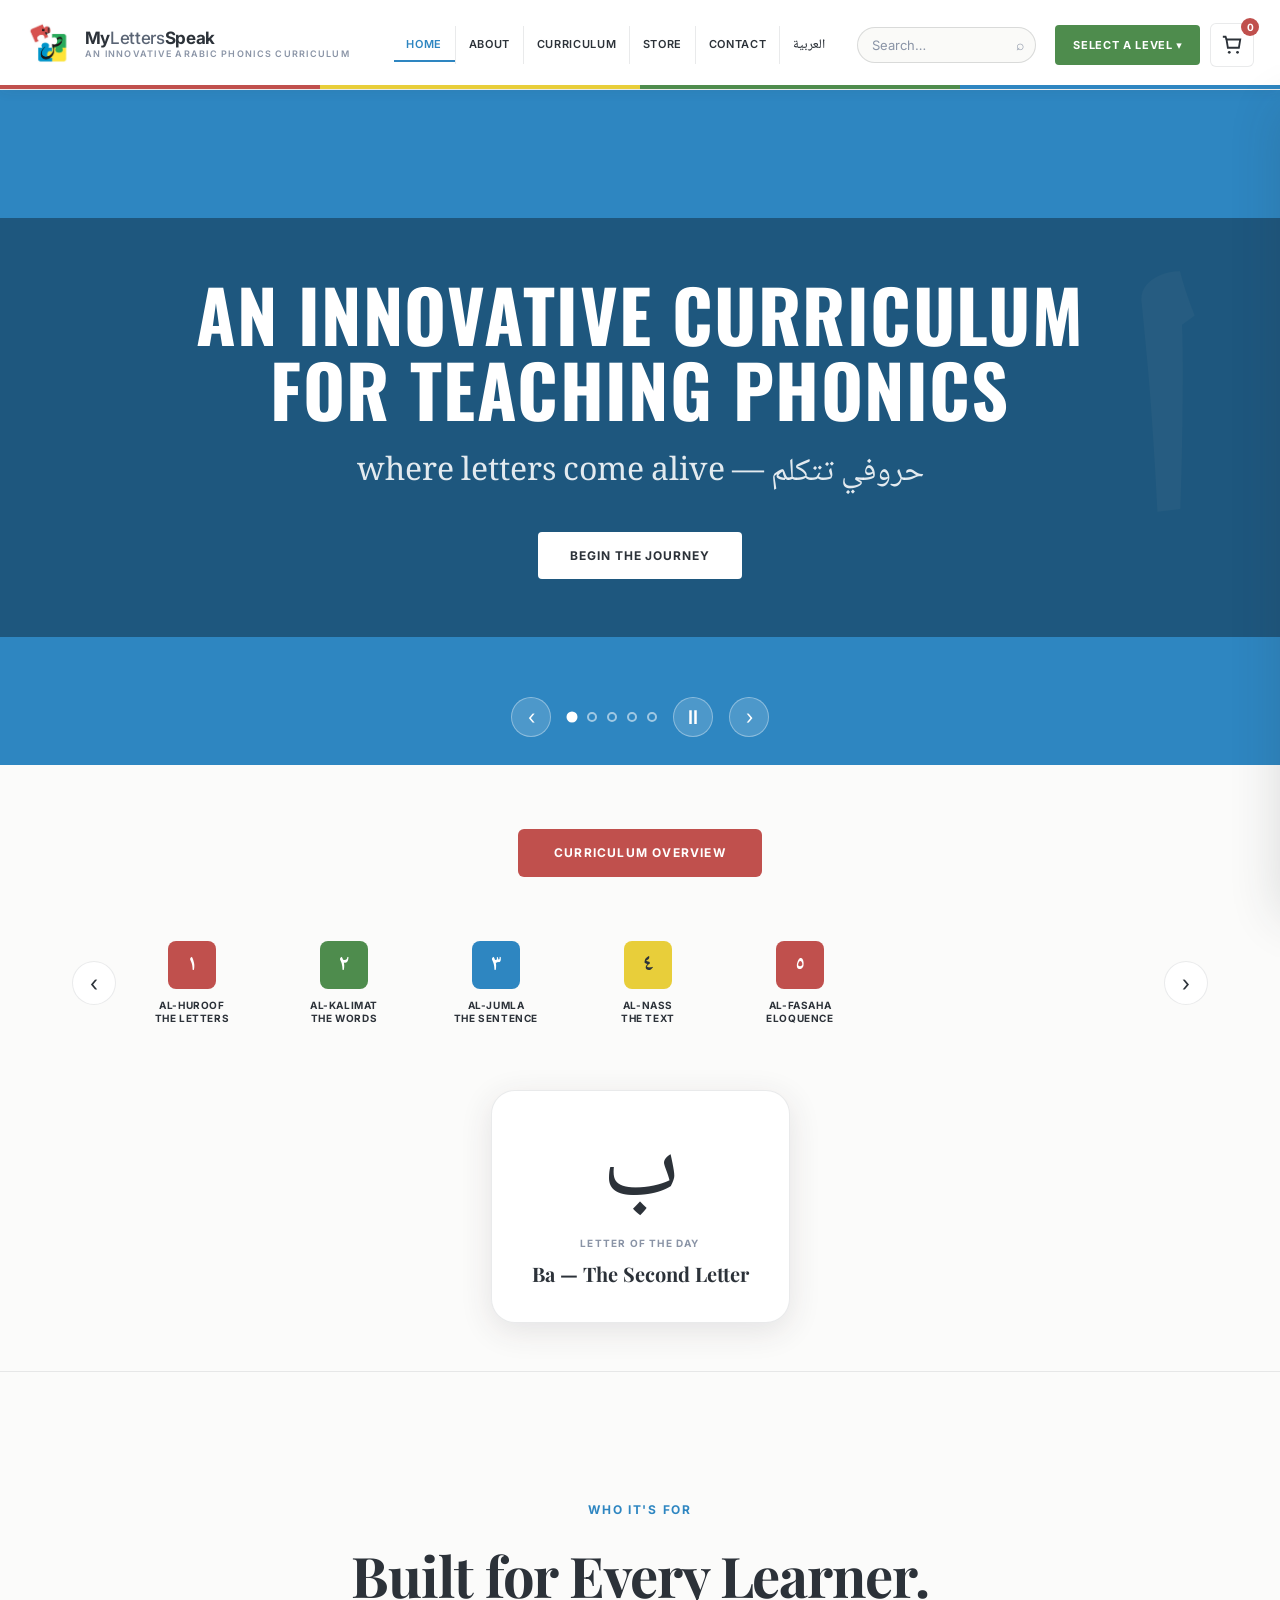
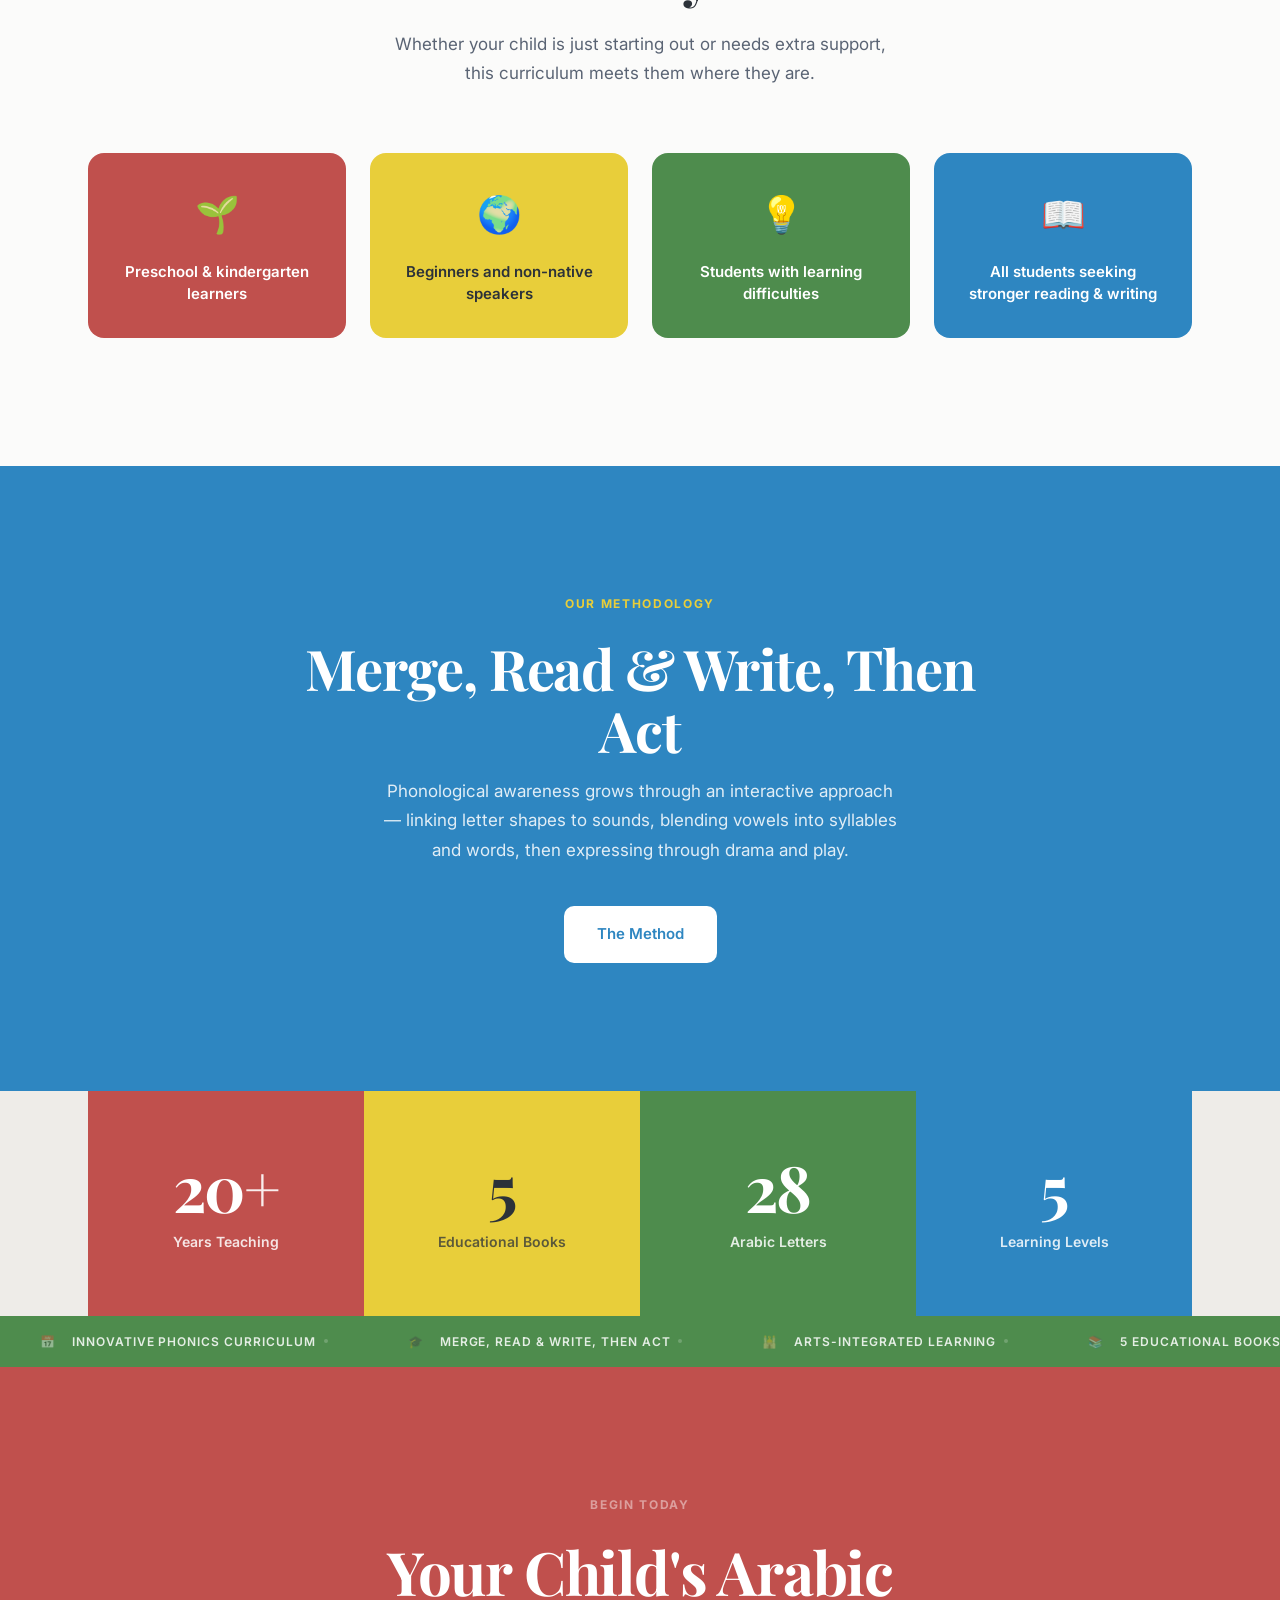
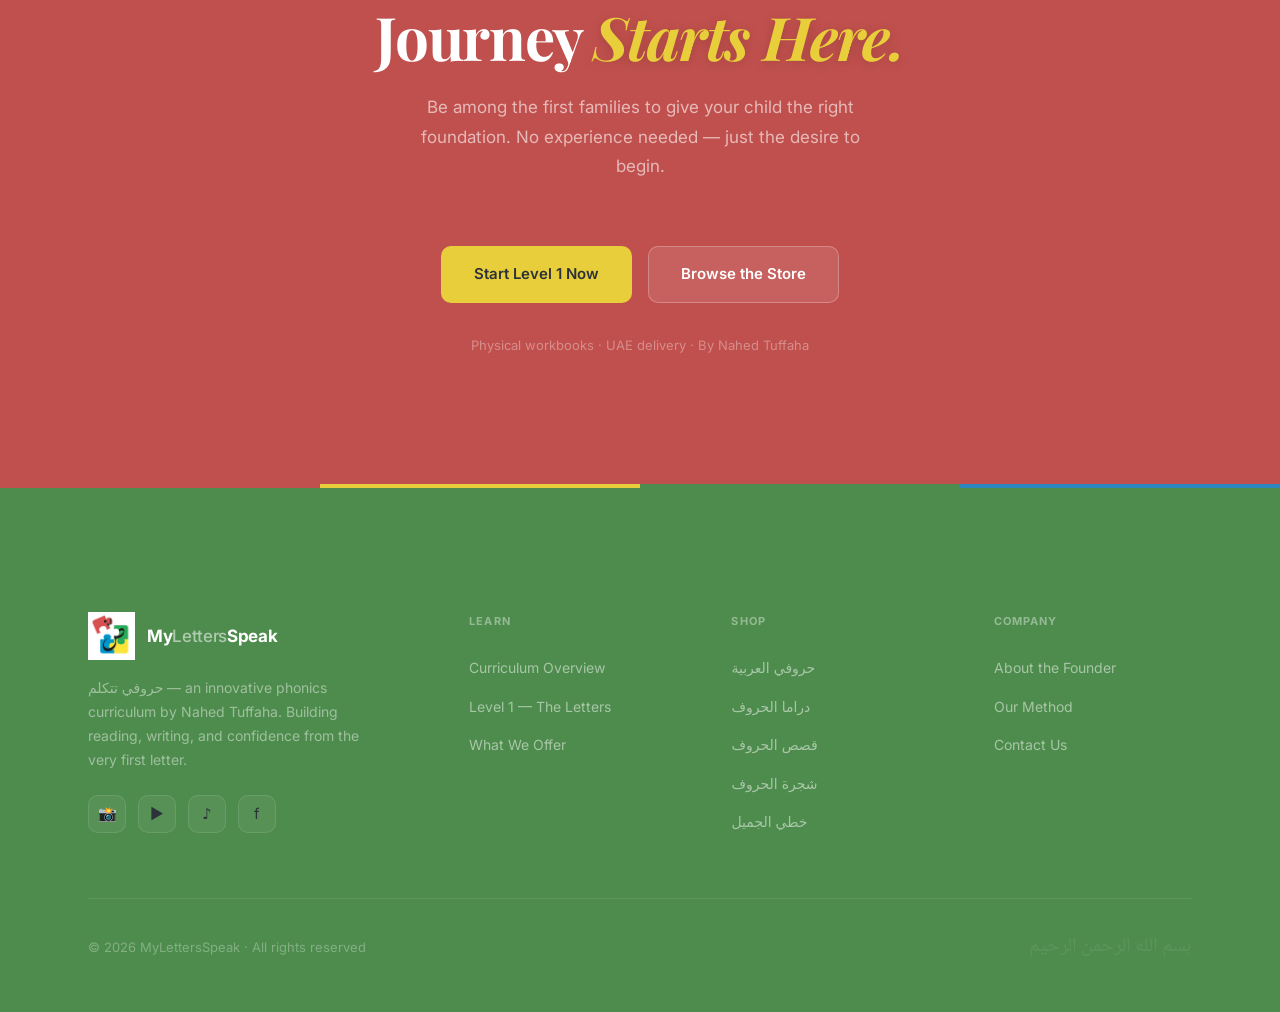
==== index.html @ 344a9350 "Initial commit: MyLettersSpeak static site. Arabic learning site with EN/AR i18n, store, checkout, a" ====
<!DOCTYPE html>
<html lang="en">
<head>
  <meta charset="UTF-8" />
  <meta name="viewport" content="width=device-width, initial-scale=1.0" />
  <title>Home — MyLettersSpeak</title>
  <link rel="preconnect" href="https://fonts.googleapis.com" />
  <link rel="preconnect" href="https://fonts.gstatic.com" crossorigin />
  <link href="https://fonts.googleapis.com/css2?family=Inter:wght@400;500;600;700&family=Noto+Naskh+Arabic:wght@400;500;600;700&family=Oswald:wght@500;600;700&family=Playfair+Display:wght@600;700;800&display=swap" rel="stylesheet" />
  <link rel="stylesheet" href="styles.css" />
</head>
<body data-page-title="title.home">

<div class="page-letter-rain" id="rainCanvas" aria-hidden="true"></div>
<div class="page-content">

<nav class="nav" id="nav">
  <div class="nav-inner">
    <a href="index.html" class="logo">
      <img class="logo-mark" src="assets/logo.png" alt="MyLettersSpeak" data-i18n-alt="brand.alt" />
      <div class="logo-text">
        <span class="logo-name" data-i18n-html="brand.name">My<em>Letters</em>Speak</span>
        <span class="logo-tagline" data-i18n="nav.tagline">Where Letters Come Alive</span>
      </div>
    </a>
    <div class="header-center">
      <ul class="nav-links">
        <li><a href="index.html" class="active" data-i18n="nav.home">Home</a></li>
        <li><a href="about.html" data-i18n="nav.about">About</a></li>
        <li><a href="curriculum.html" data-i18n="nav.curriculum">Curriculum</a></li>
        <li><a href="store.html" data-i18n="nav.store">Store</a></li>
        <li><a href="contact.html" data-i18n="nav.contact">Contact</a></li>
        <li><button type="button" id="langToggle" class="lang-toggle nav-arabic" data-i18n="nav.lang.ar">العربية</button></li>
      </ul>
      <div class="header-search">
        <input type="search" placeholder="Search…" aria-label="Search site" data-i18n-placeholder="nav.search" data-i18n-aria="nav.search" />
        <span class="header-search-icon" aria-hidden="true">⌕</span>
      </div>
      <div class="nav-actions">
        <div class="level-dropdown" id="levelDropdown">
          <button type="button" class="level-dropdown-btn" id="levelDropdownBtn" data-i18n="nav.selectLevel" aria-expanded="false" aria-haspopup="true">Select a Level ▾
          </button>
          <ul class="level-dropdown-menu" role="menu">
            <li role="none"><a href="curriculum.html#level-1" role="menuitem" data-i18n="nav.l1">Level 1 — Al-Huroof<span data-i18n="nav.l1sub">28 letters, all forms, pronunciation</span></a></li>
            <li role="none"><a href="curriculum.html#level-2" role="menuitem" data-i18n="nav.l2">Level 2 — Al-Kalimat<span data-i18n="nav.l2sub">Vowels, joining rules, first vocabulary</span></a></li>
            <li role="none"><a href="curriculum.html#level-3" role="menuitem" data-i18n="nav.l3">Level 3 — Al-Jumla<span data-i18n="nav.l3sub">Grammar patterns, sentence building</span></a></li>
            <li role="none"><a href="curriculum.html#level-4" role="menuitem" data-i18n="nav.l4">Level 4 — Al-Nass<span data-i18n="nav.l4sub">Reading passages with comprehension</span></a></li>
            <li role="none"><a href="curriculum.html#level-5" role="menuitem" data-i18n="nav.l5">Level 5 — Al-Fasaha<span data-i18n="nav.l5sub">Fluent reading, writing, and expression</span></a></li>
          </ul>
        </div>
        <div class="cart-wrap" id="cartWrap">
          <button type="button" class="cart-btn" id="cartBtn" aria-expanded="false" aria-controls="cartPanel" data-i18n-aria="cart.label" aria-label="Shopping cart">
            <svg class="cart-icon" viewBox="0 0 24 24" fill="none" stroke="currentColor" stroke-width="2" aria-hidden="true">
              <path d="M6 6h15l-1.5 9h-12z"/><circle cx="9" cy="20" r="1.5" fill="currentColor" stroke="none"/><circle cx="18" cy="20" r="1.5" fill="currentColor" stroke="none"/><path d="M6 6L5 3H2"/>
            </svg>
            <span class="cart-count" id="cartCount" hidden>0</span>
          </button>
        </div>
      </div>
    </div>
  </div>
  <div class="cart-drawer" id="cartPanel" aria-hidden="true">
    <div class="cart-drawer-header">
      <h2 class="cart-drawer-title" data-i18n="cart.title">Your Cart</h2>
      <button type="button" class="cart-close" id="cartClose" data-i18n-aria="cart.close" aria-label="Close cart">×</button>
    </div>
    <div class="cart-drawer-body" id="cartItems"></div>
    <div class="cart-drawer-footer" id="cartFooter" hidden>
      <div class="cart-total-row"><span data-i18n="cart.total">Total</span><strong id="cartTotal">AED 0</strong></div>
      <a href="checkout.html" class="btn btn-primary btn-lg cart-checkout" data-i18n="cart.checkout">Proceed to Checkout</a>
    </div>
  </div>
  <div class="cart-backdrop" id="cartBackdrop"></div>
</nav>

<section class="hero-carousel" id="hero" aria-label="Featured highlights">
  <div class="carousel-track" id="carouselTrack">
    <div class="carousel-slide slide-bg-1 active" data-deco="ا">
      <div class="carousel-content">
        <h1 class="carousel-title" data-i18n="home.s1title">Where Children Learn Arabic the Right Way</h1>
        <p class="carousel-sub t-arabic" data-i18n="home.s1sub">تعلَّم العربيةَ كما ينبغي</p>
        <a href="curriculum.html" class="carousel-cta" data-i18n="home.s1cta">Begin the Journey</a>
      </div>
    </div>
    <div class="carousel-slide slide-bg-2" data-deco="ب">
      <div class="carousel-content">
        <h2 class="carousel-title" data-i18n="home.s2title">20+ Years of Teaching Experience</h2>
        <p class="carousel-sub" data-i18n="home.s2sub">Rooted in classical tradition, designed for the modern family — from the first letter to confident reading.</p>
        <a href="about.html#method" class="carousel-cta" data-i18n="home.s2cta">Our Method</a>
      </div>
    </div>
    <div class="carousel-slide slide-bg-3" data-deco="ت">
      <div class="carousel-content">
        <h2 class="carousel-title" data-i18n="home.s3title">Built for Children Ages 10 &amp; Under</h2>
        <p class="carousel-sub" data-i18n="home.s3sub">Short lessons, colorful workbooks, and activities that feel like play — never adapted from adult materials.</p>
        <a href="learn.html" class="carousel-cta" data-i18n="home.s3cta">Who It's For</a>
      </div>
    </div>
    <div class="carousel-slide slide-bg-4" data-deco="ج">
      <div class="carousel-content">
        <h2 class="carousel-title" data-i18n="home.s4title">Five Levels. One Clear Journey.</h2>
        <p class="carousel-sub" data-i18n="home.s4sub">Every level builds precisely on the last. Your child always knows where they are and what comes next.</p>
        <a href="curriculum.html" class="carousel-cta" data-i18n="home.s4cta">See Curriculum</a>
      </div>
    </div>
    <div class="carousel-slide slide-bg-5" data-deco="ك">
      <div class="carousel-content">
        <h2 class="carousel-title" data-i18n="home.s5title">Now Enrolling — Level 1 Open for 2026</h2>
        <p class="carousel-sub" data-i18n="home.s5sub">Be among the first families to experience a structured, joyful Arabic curriculum built from the ground up.</p>
        <a href="contact.html" class="carousel-cta" data-i18n="home.s5cta">Enroll Now</a>
      </div>
    </div>
  </div>

  <div class="carousel-controls" aria-label="Carousel controls">
    <button type="button" class="carousel-arrow" id="carouselPrev" aria-label="Previous slide">‹</button>
    <div class="carousel-dots" id="carouselDots" role="tablist"></div>
    <button type="button" class="carousel-pause" id="carouselPause" aria-label="Pause autoplay" aria-pressed="false">⏸</button>
    <button type="button" class="carousel-arrow" id="carouselNext" aria-label="Next slide">›</button>
  </div>
</section>

<section class="overview-section" id="overview">
  <a href="curriculum.html" class="overview-btn" data-i18n="footer.curriculumOverview">Curriculum Overview</a>
  <div class="levels-strip-wrap">
    <button type="button" class="strip-arrow" id="stripPrev" aria-label="Scroll levels left">‹</button>
    <div class="levels-strip" id="levelsStrip">
      <a href="curriculum.html" class="strip-item">
        <div class="strip-mark m-red">١</div>
        <span class="strip-name" data-i18n-html="home.strip1">Al-Huroof<br>The Letters</span>
      </a>
      <a href="curriculum.html" class="strip-item">
        <div class="strip-mark m-green">٢</div>
        <span class="strip-name" data-i18n-html="home.strip2">Al-Kalimat<br>The Words</span>
      </a>
      <a href="curriculum.html" class="strip-item">
        <div class="strip-mark m-blue">٣</div>
        <span class="strip-name" data-i18n-html="home.strip3">Al-Jumla<br>The Sentence</span>
      </a>
      <a href="curriculum.html" class="strip-item">
        <div class="strip-mark m-yellow">٤</div>
        <span class="strip-name" data-i18n-html="home.strip4">Al-Nass<br>The Text</span>
      </a>
      <a href="curriculum.html" class="strip-item">
        <div class="strip-mark m-red">٥</div>
        <span class="strip-name" data-i18n-html="home.strip5">Al-Fasaha<br>Eloquence</span>
      </a>
    </div>
    <button type="button" class="strip-arrow" id="stripNext" aria-label="Scroll levels right">›</button>
  </div>
  <div class="overview-card-wrap" data-reveal>
    <div class="hero-card">
      <div class="hero-card-letter">ب</div>
      <div class="hero-card-label" data-i18n="home.letterLabel">Letter of the day</div>
      <div class="hero-card-text" data-i18n="home.letterText">Ba — The Second Letter</div>
    </div>
  </div>
</section>

<section class="audience-section" id="audience">
  <div class="container">
    <div class="audience-header" data-reveal>
      <span class="section-label" data-i18n="home.audienceLabel">Who It's For</span>
      <h2 class="section-title" data-i18n="home.audienceTitle">Built for Every Learner.</h2>
      <p class="section-body center" data-i18n="home.audienceSub">Whether your child is just starting out or needs extra support, this curriculum meets them where they are.</p>
    </div>
    <div class="audience-grid">
      <div class="audience-card" data-reveal data-delay="1">
        <div class="audience-icon">🌱</div>
        <p data-i18n="home.a1">Preschool &amp; kindergarten learners</p>
      </div>
      <div class="audience-card" data-reveal data-delay="2">
        <div class="audience-icon">🌍</div>
        <p data-i18n="home.a2">Beginners and non-native speakers</p>
      </div>
      <div class="audience-card" data-reveal data-delay="3">
        <div class="audience-icon">💡</div>
        <p data-i18n="home.a3">Students with learning difficulties</p>
      </div>
      <div class="audience-card" data-reveal data-delay="4">
        <div class="audience-icon">📖</div>
        <p data-i18n="home.a4">All students seeking stronger reading &amp; writing</p>
      </div>
    </div>
  </div>
</section>

<section class="methodology-banner" id="method">
  <div class="container">
    <div class="methodology-banner-inner" data-reveal>
      <span class="section-label" data-i18n="home.methodLabel">Our Methodology</span>
      <h2 class="section-title" data-i18n="home.methodTitle">Merge, Read &amp; Write, Then Act</h2>
      <p class="section-body center" data-i18n="home.methodSub">Phonological awareness grows through an interactive approach — linking letter shapes to sounds, blending vowels into syllables and words, then expressing through drama and play.</p>
      <a href="about.html#method" class="btn btn-primary btn-lg" data-i18n="about.methodLabel">The Method →</a>
    </div>
  </div>
</section>

<section class="stats-band">
  <div class="container">
    <div class="stats-grid" data-reveal>
      <div class="stat-cell">
        <div class="stat-num">20<span class="accent-blue">+</span></div>
        <div class="stat-label" data-i18n="home.stat1">Years Teaching</div>
      </div>
      <div class="stat-cell">
        <div class="stat-num">5</div>
        <div class="stat-label" data-i18n="home.stat2">Educational Books</div>
      </div>
      <div class="stat-cell">
        <div class="stat-num">28</div>
        <div class="stat-label" data-i18n="home.stat3">Arabic Letters</div>
      </div>
      <div class="stat-cell">
        <div class="stat-num">5</div>
        <div class="stat-label" data-i18n="home.stat4">Learning Levels</div>
      </div>
    </div>
  </div>
</section>

<div class="marquee-strip">
  <div class="marquee-inner" id="marqueeInner"></div>
</div>

<section class="cta-section">
  <div class="container">
    <div class="cta-inner">
      <div class="cta-eyebrow" data-reveal data-i18n="home.ctaEyebrow">Begin Today</div>
      <h2 class="cta-title" data-reveal data-delay="1" data-i18n-html="home.ctaTitle">Your Child's Arabic<br/>Journey <span>Starts Here.</span></h2>
      <p class="cta-sub" data-reveal data-delay="2" data-i18n="home.ctaSub">
        Be among the first families to give your child the right foundation.
        No experience needed — just the desire to begin.
      </p>
      <div class="cta-btns" data-reveal data-delay="3">
        <a href="contact.html" class="btn btn-yellow btn-lg" data-i18n="home.ctaBtn1">Start Level 1 Now</a>
        <a href="store.html" class="btn btn-white btn-lg" data-i18n="home.ctaBtn2">Browse the Store</a>
      </div>
      <p class="cta-fine" data-reveal data-delay="4" data-i18n="home.ctaFine">
        No subscription required <span>·</span> Instant digital access <span>·</span> 30-day money-back guarantee
      </p>
    </div>
  </div>
</section>

<footer>
  <div class="container">
    <div class="footer-top">
      <div>
        <a href="index.html" class="logo">
          <img class="logo-mark" src="assets/logo.png" alt="MyLettersSpeak" data-i18n-alt="brand.alt" />
          <span class="logo-name" data-i18n-html="brand.name">My<em>Letters</em>Speak</span>
        </a>
        <p class="footer-brand-desc" data-i18n="footer.desc">A structured, joyful Arabic curriculum built for children — from the very first letter to confident reading and writing.</p>
        <div class="footer-socials">
          <div class="social-icon" title="Instagram">📸</div>
          <div class="social-icon" title="YouTube">▶</div>
          <div class="social-icon" title="TikTok">♪</div>
          <div class="social-icon" title="Facebook">f</div>
        </div>
      </div>
      <div>
        <div class="footer-col-title" data-i18n="footer.learn">Learn</div>
        <ul class="footer-links">
          <li><a href="curriculum.html" data-i18n="footer.curriculumOverview">Curriculum Overview</a></li>
          <li><a href="curriculum.html#level-1" data-i18n="footer.level1">Level 1 — The Letters</a></li>
          <li><a href="learn.html" data-i18n="footer.whatWeOffer">What We Offer</a></li>
        </ul>
      </div>
      <div>
        <div class="footer-col-title" data-i18n="footer.shop">Shop</div>
        <ul class="footer-links">
          <li><a href="store.html">حروفي العربية</a></li>
          <li><a href="store.html">دراما الحروف</a></li>
          <li><a href="store.html">قصص الحروف</a></li>
          <li><a href="store.html">شجرة الحروف</a></li>
          <li><a href="store.html">خطي الجميل</a></li>
        </ul>
      </div>
      <div>
        <div class="footer-col-title" data-i18n="footer.company">Company</div>
        <ul class="footer-links">
          <li><a href="about.html" data-i18n="footer.aboutFounder">About the Founder</a></li>
          <li><a href="about.html" data-i18n="footer.ourMethod">Our Method</a></li>
          <li><a href="contact.html" data-i18n="footer.contactUs">Contact Us</a></li>
        </ul>
      </div>
    </div>
    <div class="footer-bottom">
      <span data-i18n="footer.rights">© 2026 MyLettersSpeak · All rights reserved</span>
      <span class="footer-arabic">بسم الله الرحمن الرحيم</span>
    </div>
  </div>
</footer>

</div>
<script src="i18n.js"></script>
<script src="main.js"></script>
</body>
</html>
---- styles.css ----
:root {
  --c-red:     #C0504D;
  --c-green:   #4E8C4D;
  --c-blue:    #2E86C1;
  --c-yellow:  #E8CE3A;
  --c-ink:     #2C3239;
  --c-navy:    var(--c-ink);
  --c-navy-2:  #3F4650;
  --c-white:   #FFFFFF;
  --c-off:     #FAFAF8;
  --c-surface: #FFFFFF;
  --c-border:  rgba(44,50,57,0.1);
  --c-border-strong: rgba(44,50,57,0.16);
  --c-text:    var(--c-ink);
  --c-muted:   #5A6474;
  --c-subtle:  #8A94A6;

  --logo-blocks: linear-gradient(90deg,
    var(--c-red) 0%, var(--c-red) 25%,
    var(--c-yellow) 25%, var(--c-yellow) 50%,
    var(--c-green) 50%, var(--c-green) 75%,
    var(--c-blue) 75%, var(--c-blue) 100%
  );
  --rain-bg: rgba(255, 255, 255, 0.78);

  --space-1:  4px;
  --space-2:  8px;
  --space-3:  12px;
  --space-4:  16px;
  --space-5:  24px;
  --space-6:  32px;
  --space-7:  48px;
  --space-8:  64px;
  --space-9:  96px;
  --space-10: 128px;
  --section-pad: clamp(96px, 10vw, 140px);

  --r-sm:  6px;
  --r-md:  10px;
  --r-lg:  16px;
  --r-xl:  24px;

  --sh-sm: 0 4px 16px rgba(44,50,57,0.08);
  --sh-md: 0 8px 32px rgba(44,50,57,0.12);
  --sh-lg: 0 16px 48px rgba(44,50,57,0.16);
  --sh-btn: 0 8px 24px rgba(46,134,193,0.28);

  --f-display: 'Playfair Display', Georgia, serif;
  --f-condensed: 'Oswald', 'Arial Narrow', sans-serif;
  --f-body:    'Inter', -apple-system, BlinkMacSystemFont, system-ui, sans-serif;
  --f-arabic:  'Noto Naskh Arabic', serif;
  --nav-h: 90px;

  --ease-out: cubic-bezier(0.22, 1, 0.36, 1);
  --ease-in-out: cubic-bezier(0.4, 0, 0.2, 1);
  --duration: 0.25s;
}

*, *::before, *::after { box-sizing: border-box; margin: 0; padding: 0; }
html { font-size: 16px; scroll-behavior: smooth; -webkit-font-smoothing: antialiased; -moz-osx-font-smoothing: grayscale; }
body { font-family: var(--f-body); background: #EEECE8; color: var(--c-text); overflow-x: hidden; line-height: 1.65; padding-top: var(--nav-h); }

.page-letter-rain {
  position: fixed; inset: 0; width: 100%; height: 100%;
  overflow: hidden; pointer-events: none; z-index: 0;
}
.page-content { position: relative; z-index: 1; background: transparent; }
a { text-decoration: none; color: inherit; }
button { cursor: pointer; font-family: var(--f-body); border: none; }
img { display: block; max-width: 100%; }

.t-arabic { font-family: var(--f-arabic); direction: rtl; }
.container { max-width: 1200px; margin: 0 auto; padding: 0 clamp(20px, 4vw, 48px); }
.container-sm { max-width: 720px; margin: 0 auto; padding: 0 clamp(20px, 4vw, 48px); }

.accent-blue  { color: var(--c-blue); }
.accent-red   { color: var(--c-red); }
.accent-green { color: var(--c-green); }
.accent-gold  { color: var(--c-yellow); }

/* BUTTONS */
.btn {
  display: inline-flex; align-items: center; justify-content: center; gap: var(--space-2);
  font-family: var(--f-body); font-weight: 600; font-size: 14px;
  border-radius: var(--r-md); padding: 12px 24px;
  border: 1px solid transparent;
  transition: background var(--duration) var(--ease-out), border-color var(--duration) var(--ease-out),
              box-shadow var(--duration) var(--ease-out), transform var(--duration) var(--ease-out), color var(--duration) var(--ease-out);
  white-space: nowrap;
}
.btn:hover { transform: translateY(-3px); box-shadow: var(--sh-sm); }
.btn:active { transform: translateY(-1px); }
.btn-lg { padding: 15px 32px; font-size: 15px; }
.btn-sm { padding: 10px 18px; font-size: 13px; }
.btn-primary { background: var(--c-blue); color: #fff; }
.btn-primary:hover { background: #2578b0; box-shadow: var(--sh-btn); }
.btn-navy { background: var(--c-red); color: #fff; }
.btn-navy:hover { background: #a84340; box-shadow: var(--sh-md); }
.btn-yellow { background: var(--c-yellow); color: var(--c-ink); }
.btn-yellow:hover { filter: brightness(1.05); box-shadow: 0 8px 24px rgba(232,206,58,0.35); }
.btn-white {
  background: rgba(255,255,255,0.1); color: #fff;
  border-color: rgba(255,255,255,0.25);
}
.btn-white:hover { background: rgba(255,255,255,0.18); border-color: rgba(255,255,255,0.4); }
.btn-ghost { background: var(--c-surface); color: var(--c-text); border-color: var(--c-border); }
.btn-ghost:hover { border-color: var(--c-border-strong); background: var(--c-off); }
.btn-outline-white {
  background: transparent; color: #fff;
  border-color: rgba(255,255,255,0.45);
}
.btn-outline-white:hover { background: rgba(255,255,255,0.1); border-color: rgba(255,255,255,0.65); }

/* ═══ HEADER / NAV (Aldar-style) ═══ */
.nav {
  position: fixed; top: 0; left: 0; right: 0; z-index: 300;
  height: var(--nav-h); background: #fff;
  border-bottom: 1px solid var(--c-border);
  box-shadow: 0 2px 12px rgba(44,50,57,0.06);
  transition: box-shadow 0.3s var(--ease-in-out);
}
.nav::after {
  content: ''; position: absolute; bottom: 0; left: 0; right: 0; height: 4px;
  background: var(--logo-blocks);
}
.nav.scrolled { box-shadow: 0 4px 24px rgba(44,50,57,0.1); }
.nav-inner {
  max-width: 1440px; margin: 0 auto; padding: 0 clamp(16px, 2vw, 32px);
  height: 100%; display: flex; align-items: center; gap: clamp(12px, 2vw, 24px);
}
.logo { display: flex; align-items: center; gap: 12px; flex-shrink: 0; min-width: 0; }
.logo-mark { height: 48px; width: auto; max-width: 56px; flex-shrink: 0; object-fit: contain; display: block; }
.logo-text { display: flex; flex-direction: column; gap: 2px; min-width: 0; }
.logo-name { font-weight: 700; font-size: 17px; letter-spacing: -0.02em; color: var(--c-navy); line-height: 1.1; }
.logo-name em { font-style: normal; font-weight: 500; color: var(--c-muted); }
.logo-tagline {
  font-size: 9px; font-weight: 600; letter-spacing: 0.14em;
  text-transform: uppercase; color: var(--c-subtle); line-height: 1.2;
}

.header-center { display: flex; align-items: center; gap: clamp(8px, 1.5vw, 20px); flex: 1; justify-content: flex-end; min-width: 0; }
.nav-links {
  display: flex; align-items: stretch; list-style: none; flex-shrink: 1; min-width: 0;
}
.nav-links li { display: flex; align-items: center; }
.nav-links li + li { border-left: 1px solid var(--c-border); }
.nav-links a {
  display: block; padding: 8px clamp(8px, 1vw, 14px);
  font-size: 11px; font-weight: 600; text-transform: uppercase; letter-spacing: 0.06em;
  color: var(--c-navy); white-space: nowrap;
  transition: color var(--duration), background var(--duration);
}
.nav-links a:hover { color: var(--c-red); }
.nav-links li:nth-child(3) a:hover { color: var(--c-green); }
.nav-links li:nth-child(4) a:hover { color: var(--c-blue); }
.nav-links li:nth-child(5) a:hover { color: #9a7d10; }
.nav-links a.active { color: var(--c-blue); box-shadow: inset 0 -2px 0 var(--c-blue); }
.nav-links a.nav-arabic {
  font-family: var(--f-arabic); font-size: 13px; letter-spacing: 0; text-transform: none; font-weight: 500;
}

.header-search {
  position: relative; flex-shrink: 0; display: flex; align-items: center;
}
.header-search input {
  width: clamp(120px, 14vw, 180px); height: 36px; padding: 0 36px 0 14px;
  border: 1px solid var(--c-border-strong); border-radius: 100px;
  font-family: var(--f-body); font-size: 13px; color: var(--c-navy);
  background: var(--c-off); outline: none;
  transition: border-color var(--duration), box-shadow var(--duration);
}
.header-search input:focus { border-color: var(--c-blue); box-shadow: 0 0 0 3px rgba(46,134,193,0.12); }
.header-search input::placeholder { color: var(--c-subtle); }
.header-search-icon {
  position: absolute; right: 12px; top: 50%; transform: translateY(-50%);
  font-size: 14px; color: var(--c-subtle); pointer-events: none;
}

.nav-actions { display: flex; align-items: center; gap: 10px; flex-shrink: 0; }

/* Cart */
.cart-wrap { position: relative; flex-shrink: 0; }
.cart-btn {
  position: relative; width: 44px; height: 44px;
  border: 1px solid var(--c-border); border-radius: var(--r-sm);
  background: #fff; color: var(--c-navy); cursor: pointer;
  display: flex; align-items: center; justify-content: center;
  transition: border-color var(--duration), color var(--duration), box-shadow var(--duration);
}
.cart-btn:hover { border-color: var(--c-blue); color: var(--c-blue); box-shadow: var(--sh-sm); }
.cart-icon { width: 22px; height: 22px; }
.cart-count {
  position: absolute; top: -6px; right: -6px; min-width: 18px; height: 18px;
  padding: 0 5px; border-radius: 100px; background: var(--c-red); color: #fff;
  font-size: 10px; font-weight: 700; display: flex; align-items: center; justify-content: center;
  line-height: 1;
}

.cart-backdrop {
  position: fixed; inset: var(--nav-h) 0 0 0; z-index: 298;
  background: rgba(44,50,57,0.45); opacity: 0; visibility: hidden;
  transition: opacity 0.35s, visibility 0.35s;
}
.cart-backdrop.open { opacity: 1; visibility: visible; }

.cart-drawer {
  position: fixed; top: var(--nav-h); right: 0; bottom: 0; z-index: 299;
  width: min(400px, 100%); background: #fff;
  border-left: 1px solid var(--c-border); box-shadow: var(--sh-lg);
  display: flex; flex-direction: column;
  transform: translateX(100%); transition: transform 0.35s var(--ease-out);
}
.cart-drawer.open { transform: translateX(0); }
.cart-drawer-header {
  display: flex; align-items: center; justify-content: space-between;
  padding: 20px 24px; border-bottom: 1px solid var(--c-border); flex-shrink: 0;
}
.cart-drawer-title { font-size: 18px; font-weight: 700; color: var(--c-navy); }
.cart-close {
  width: 36px; height: 36px; border: none; background: var(--c-off);
  border-radius: var(--r-sm); font-size: 22px; line-height: 1; color: var(--c-navy); cursor: pointer;
}
.cart-close:hover { background: var(--c-border); }
.cart-drawer-body { flex: 1; overflow-y: auto; padding: 16px 24px; }
.cart-empty a { color: var(--c-blue); font-weight: 600; }
.cart-item {
  display: flex; gap: 14px; padding: 14px 0;
  border-bottom: 1px solid var(--c-border);
}
.cart-item:last-child { border-bottom: none; }
.cart-item-thumb {
  width: 56px; height: 72px; flex-shrink: 0; border-radius: 4px;
  overflow: hidden; background: var(--c-off); border: 1px solid var(--c-border);
}
.cart-item-thumb img { width: 100%; height: 100%; object-fit: cover; }
.cart-item-info { flex: 1; min-width: 0; }
.cart-item-name { font-weight: 600; font-size: 14px; color: var(--c-navy); line-height: 1.35; margin-bottom: 2px; }
.cart-item-name-ar { font-family: var(--f-arabic); font-size: 13px; color: var(--c-muted); direction: rtl; margin-bottom: 8px; }
.cart-item-row { display: flex; align-items: center; justify-content: space-between; gap: 8px; }
.cart-item-price { font-weight: 700; font-size: 15px; color: var(--c-navy); }
.cart-item-remove {
  font-size: 12px; font-weight: 600; color: var(--c-subtle); background: none; border: none;
  cursor: pointer; text-decoration: underline; padding: 0;
}
.cart-item-remove:hover { color: var(--c-red); }
.cart-drawer-footer {
  padding: 20px 24px; border-top: 1px solid var(--c-border); flex-shrink: 0;
}
.cart-total-row {
  display: flex; align-items: center; justify-content: space-between;
  margin-bottom: 16px; font-size: 16px; color: var(--c-navy);
}
.cart-total-row strong { font-size: 20px; }
.cart-checkout { width: 100%; }

.level-dropdown { position: relative; }
.level-dropdown-btn {
  height: 40px; padding: 0 18px; background: var(--c-green); color: #fff;
  font-family: var(--f-body); font-size: 11px; font-weight: 700;
  text-transform: uppercase; letter-spacing: 0.06em;
  border: none; border-radius: 4px; cursor: pointer; white-space: nowrap;
  transition: background var(--duration), transform var(--duration), box-shadow var(--duration);
}
.level-dropdown-btn:hover { background: #437a44; transform: translateY(-1px); box-shadow: var(--sh-sm); }
.level-dropdown-menu {
  position: absolute; top: calc(100% + 8px); right: 0; min-width: 280px;
  background: #fff; border: 1px solid var(--c-border); border-radius: var(--r-md);
  box-shadow: var(--sh-lg); list-style: none; padding: 8px 0;
  opacity: 0; visibility: hidden; transform: translateY(-8px);
  transition: opacity 0.25s, transform 0.25s, visibility 0.25s;
  z-index: 400;
}
.level-dropdown.open .level-dropdown-menu { opacity: 1; visibility: visible; transform: translateY(0); }
.level-dropdown-menu li { list-style: none; }
.level-dropdown-menu a {
  display: block; padding: 12px 18px; font-size: 14px; font-weight: 500; color: var(--c-navy);
  border-bottom: 1px solid var(--c-border); transition: background var(--duration), color var(--duration);
}
.level-dropdown-menu a:last-child { border-bottom: none; }
.level-dropdown-menu a:hover { background: var(--c-off); color: var(--c-blue); }
.level-dropdown-menu a span { display: block; font-size: 12px; color: var(--c-subtle); margin-top: 2px; font-weight: 400; }


body.cart-open { overflow: hidden; }

/* ═══ HERO CAROUSEL ═══ */
.hero-carousel {
  position: relative; width: 100%; height: 75vh; min-height: 480px; max-height: 820px;
  overflow: hidden; background: var(--c-blue);
}
.carousel-track { position: relative; width: 100%; height: 100%; }
.carousel-slide {
  position: absolute; inset: 0; opacity: 0; visibility: hidden;
  transition: opacity 0.8s var(--ease-in-out), visibility 0.8s;
  display: flex; align-items: center; justify-content: center; text-align: center;
  padding: 48px clamp(20px, 4vw, 48px);
}
.carousel-slide.active { opacity: 1; visibility: visible; z-index: 1; }
.carousel-slide::before {
  content: ''; position: absolute; inset: 0;
  background: rgba(0,0,0,0.35); z-index: 1;
}
.carousel-slide::after {
  content: attr(data-deco);
  position: absolute; font-family: var(--f-arabic); font-size: clamp(180px, 28vw, 420px);
  font-weight: 700; color: rgba(255,255,255,0.06); line-height: 1;
  right: 5%; bottom: 5%; z-index: 0; pointer-events: none; direction: rtl;
}
.slide-bg-1 { background: var(--c-blue); }
.slide-bg-2 { background: var(--c-green); }
.slide-bg-3 { background: var(--c-red); }
.slide-bg-4 { background: var(--c-yellow); }
.slide-bg-5 { background: var(--c-blue); }
.slide-bg-4 .carousel-title,
.slide-bg-4 .carousel-sub { color: var(--c-ink); text-shadow: none; }
.slide-bg-4 .carousel-cta { background: var(--c-ink); color: #fff; }
.slide-bg-4::before { background: rgba(255,255,255,0.12); }
.slide-bg-4 .carousel-dot { border-color: rgba(44,50,57,0.35); }
.slide-bg-4 .carousel-dot.active { background: var(--c-ink); border-color: var(--c-ink); }

.carousel-content { position: relative; z-index: 2; max-width: 900px; }
.carousel-title {
  font-family: var(--f-condensed); font-weight: 700;
  font-size: clamp(36px, 6vw, 72px); line-height: 1.05;
  letter-spacing: 0.02em; text-transform: uppercase; color: #fff;
  margin-bottom: 20px;
}
.carousel-sub {
  font-size: clamp(16px, 2vw, 20px); color: rgba(255,255,255,0.88);
  line-height: 1.65; max-width: 640px; margin: 0 auto 32px;
}
.carousel-sub.t-arabic { font-family: var(--f-arabic); font-size: clamp(22px, 3vw, 32px); direction: rtl; }
.carousel-cta {
  display: inline-flex; align-items: center; justify-content: center;
  padding: 14px 32px; background: #fff; color: var(--c-navy);
  font-size: 12px; font-weight: 700; text-transform: uppercase; letter-spacing: 0.08em;
  border-radius: 4px; border: none; cursor: pointer;
  transition: transform var(--duration), box-shadow var(--duration);
}
.carousel-cta:hover { transform: translateY(-3px); box-shadow: 0 8px 24px rgba(0,0,0,0.2); }

.carousel-controls {
  position: absolute; bottom: 28px; left: 50%; transform: translateX(-50%);
  z-index: 10; display: flex; align-items: center; gap: 16px;
}
.carousel-arrow, .carousel-pause {
  width: 40px; height: 40px; border-radius: 50%;
  background: rgba(255,255,255,0.15); border: 1px solid rgba(255,255,255,0.35);
  color: #fff; font-size: 20px; display: flex; align-items: center; justify-content: center;
  cursor: pointer; transition: background var(--duration);
}
.carousel-arrow:hover, .carousel-pause:hover { background: rgba(255,255,255,0.28); }
.carousel-dots { display: flex; align-items: center; gap: 10px; }
.carousel-dot {
  width: 10px; height: 10px; border-radius: 50%; padding: 0;
  background: transparent; border: 2px solid rgba(255,255,255,0.55);
  cursor: pointer; transition: background var(--duration), border-color var(--duration), transform var(--duration);
}
.carousel-dot.active { background: #fff; border-color: #fff; transform: scale(1.1); }

/* ═══ OVERVIEW (under hero) ═══ */
.overview-section {
  background: var(--rain-bg); padding: clamp(40px, 6vw, 64px) 0 clamp(32px, 5vw, 48px);
  text-align: center;
}
.overview-btn {
  display: inline-flex; align-items: center; justify-content: center;
  padding: 14px 36px; background: var(--c-red); color: #fff;
  font-size: 12px; font-weight: 700; letter-spacing: 0.1em; text-transform: uppercase;
  border-radius: 6px; margin-bottom: clamp(32px, 5vw, 48px);
  transition: transform var(--duration), box-shadow var(--duration), background var(--duration);
}
.overview-btn:hover { background: #a84340; transform: translateY(-2px); box-shadow: var(--sh-md); }

.levels-strip-wrap {
  display: flex; align-items: center; gap: 12px;
  max-width: 1200px; margin: 0 auto; padding: 0 clamp(16px, 3vw, 32px);
}
.strip-arrow {
  flex-shrink: 0; width: 44px; height: 44px; border-radius: 50%;
  border: 1px solid var(--c-border); background: #fff; color: var(--c-navy);
  font-size: 22px; display: flex; align-items: center; justify-content: center;
  cursor: pointer; transition: border-color var(--duration), color var(--duration), box-shadow var(--duration);
}
.strip-arrow:hover { border-color: var(--c-blue); color: var(--c-blue); box-shadow: var(--sh-sm); }
.levels-strip {
  flex: 1; display: flex; gap: clamp(16px, 3vw, 32px); overflow-x: auto;
  scroll-behavior: smooth; scrollbar-width: none; -webkit-overflow-scrolling: touch;
  padding: 8px 4px;
}
.levels-strip::-webkit-scrollbar { display: none; }
.strip-item {
  flex: 0 0 auto; display: flex; flex-direction: column; align-items: center;
  gap: 10px; min-width: 120px; padding: 8px 12px; cursor: pointer;
  transition: transform var(--duration);
}
.strip-item:hover { transform: translateY(-3px); }
.strip-mark {
  width: 48px; height: 48px; border-radius: 8px;
  display: flex; align-items: center; justify-content: center;
  font-family: var(--f-arabic); font-size: 22px; font-weight: 700; color: #fff;
}
.strip-mark.m-red { background: var(--c-red); }
.strip-mark.m-green { background: var(--c-green); }
.strip-mark.m-blue { background: var(--c-blue); }
.strip-mark.m-yellow { background: var(--c-yellow); color: var(--c-navy); }
.strip-name {
  font-size: 10px; font-weight: 700; text-transform: uppercase;
  letter-spacing: 0.06em; color: var(--c-navy); text-align: center; line-height: 1.35;
}

.overview-card-wrap { margin-top: clamp(32px, 5vw, 48px); }
.hero-card {
  background: #fff; border: 1px solid var(--c-border); border-radius: var(--r-xl);
  padding: 32px 40px; box-shadow: var(--sh-md); text-align: center;
  max-width: 320px; margin: 0 auto; display: inline-block;
}
.hero-card-letter {
  font-family: var(--f-arabic); font-size: 100px; line-height: 1;
  margin-bottom: 12px; color: var(--c-navy); direction: rtl;
  transition: opacity 0.6s, transform 0.6s var(--ease-out);
}
.hero-card-label {
  font-size: 10px; font-weight: 700; text-transform: uppercase; letter-spacing: 0.12em;
  color: var(--c-subtle); margin-bottom: 6px;
}
.hero-card-text {
  font-family: var(--f-display); font-weight: 700; font-size: 20px; color: var(--c-navy);
}

.rain-letter {
  position: absolute; font-family: var(--f-arabic); font-weight: 700;
  user-select: none; pointer-events: none;
  animation: rainFall linear infinite; will-change: transform;
  z-index: 0;
}
@keyframes rainFall {
  0%   { transform: translateY(-80px) rotate(var(--r)); opacity: 0; }
  6%   { opacity: var(--op); }
  92%  { opacity: var(--op); }
  100% { transform: translateY(110vh) rotate(var(--r)); opacity: 0; }
}

/* STATS — four solid logo-color blocks */
.stats-band {
  background: transparent; padding: 0; position: relative;
}
.stats-band::before { display: none; }
.stats-grid {
  display: grid; grid-template-columns: repeat(4, 1fr); gap: 0;
  text-align: center;
}
.stat-cell { padding: clamp(40px, 6vw, 64px) var(--space-4); }
.stat-cell:nth-child(1) { background: var(--c-red); }
.stat-cell:nth-child(2) { background: var(--c-yellow); }
.stat-cell:nth-child(3) { background: var(--c-green); }
.stat-cell:nth-child(4) { background: var(--c-blue); }
.stat-num {
  font-family: var(--f-display); font-weight: 700;
  font-size: clamp(40px, 5vw, 64px); line-height: 1; color: #fff;
  letter-spacing: -0.03em; margin-bottom: var(--space-3);
  font-variant-numeric: tabular-nums;
}
.stat-cell:nth-child(2) .stat-num { color: var(--c-ink); }
.stat-num .accent-blue { color: rgba(255,255,255,0.9); }
.stat-cell:nth-child(2) .stat-num .accent-blue { color: var(--c-red); }
.stat-label {
  font-size: 14px; font-weight: 600; color: rgba(255,255,255,0.85);
  line-height: 1.5; max-width: 200px; margin: 0 auto;
}
.stat-cell:nth-child(2) .stat-label { color: rgba(44,50,57,0.75); }
.stat-divider {
  width: 1px; background: rgba(255,255,255,0.1);
  align-self: stretch; margin: var(--space-4) 0;
}

/* MARQUEE */
.marquee-strip {
  background: var(--c-green); padding: 16px 0; overflow: hidden; display: flex;
}
.marquee-inner { display: flex; width: max-content; animation: marqueeScroll 40s linear infinite; }
@keyframes marqueeScroll { from { transform: translateX(0); } to { transform: translateX(-50%); } }
.marquee-item {
  display: flex; align-items: center; gap: var(--space-2); padding: 0 40px;
  font-size: 12px; font-weight: 600; text-transform: uppercase; letter-spacing: 0.08em;
  color: rgba(255,255,255,0.4); white-space: nowrap;
}
.marquee-item .m-dot { width: 4px; height: 4px; border-radius: 50%; background: rgba(255,255,255,0.2); }
.marquee-item strong { color: rgba(255,255,255,0.85); font-weight: 600; }

/* SECTIONS */
section { padding: var(--section-pad) 0; }
.section-label {
  display: block; font-size: 12px; font-weight: 700; text-transform: uppercase;
  letter-spacing: 0.14em; color: var(--c-red); margin-bottom: var(--space-5);
}
.section-title {
  font-family: var(--f-display); font-weight: 700;
  font-size: clamp(36px, 4.5vw, 56px); line-height: 1.1; letter-spacing: -0.02em;
  color: var(--c-navy); margin-bottom: var(--space-5);
}
.section-body { font-size: 17px; color: var(--c-muted); line-height: 1.75; max-width: 520px; }
.section-body.center { margin: 0 auto; text-align: center; }
.section-cta { margin-top: var(--space-7); }
.section-title.flush { margin-bottom: 0; }
.section-body.mb-lg { margin-bottom: var(--space-7); }

/* VALUES */
.values-section { background: var(--rain-bg); }
.values-header { text-align: center; margin-bottom: var(--space-9); max-width: 640px; margin-left: auto; margin-right: auto; }
.values-header .section-label { color: var(--c-green); }
.audience-header .section-label { color: var(--c-blue); }
.values-grid {
  display: grid; grid-template-columns: repeat(3, 1fr); gap: var(--space-5);
}
.value-card {
  background: var(--c-white); border: 1px solid var(--c-border); border-radius: var(--r-lg);
  padding: var(--space-6) var(--space-5);
  display: flex; flex-direction: row; align-items: flex-start; gap: var(--space-4);
  transition: transform var(--duration) var(--ease-out), box-shadow var(--duration) var(--ease-out), border-color var(--duration);
}
.value-card:hover { transform: translateY(-6px); box-shadow: var(--sh-md); border-color: var(--c-border-strong); }
.value-icon-wrap {
  width: 52px; height: 52px; border-radius: var(--r-md); flex-shrink: 0;
  display: flex; align-items: center; justify-content: center;
  font-family: var(--f-arabic); font-size: 22px; font-weight: 600;
}
.value-icon-wrap.ic-blue { background: rgba(46,134,193,0.12); color: var(--c-blue); }
.value-icon-wrap.ic-red  { background: rgba(192,80,77,0.12); color: var(--c-red); }
.value-icon-wrap.ic-green{ background: rgba(78,140,77,0.12); color: var(--c-green); }
.value-icon-wrap.ic-yellow{background: rgba(232,206,58,0.2); color: #9a7d10; }
.value-content { flex: 1; min-width: 0; }
.value-title { font-weight: 700; font-size: 16px; color: var(--c-navy); margin-bottom: var(--space-2); line-height: 1.35; }
.value-desc { font-size: 14px; color: var(--c-muted); line-height: 1.65; }

/* CURRICULUM */
.curriculum-section {
  background: var(--c-blue); position: relative; overflow: hidden;
  padding: var(--section-pad) 0;
}
.curriculum-section::before { display: none; }
.curriculum-header { margin-bottom: var(--space-8); position: relative; z-index: 1; }
.curriculum-section .section-label { color: rgba(255,255,255,0.5); }
.curriculum-section .section-title { color: #fff; }
.curriculum-section .section-body { color: rgba(255,255,255,0.65); }

.levels-scroll {
  display: flex; gap: var(--space-5); overflow-x: auto; padding-bottom: var(--space-4);
  scroll-snap-type: x mandatory; -webkit-overflow-scrolling: touch;
  scrollbar-width: thin; scrollbar-color: rgba(255,255,255,0.2) transparent;
  position: relative; z-index: 1;
}
.levels-scroll::-webkit-scrollbar { height: 6px; }
.levels-scroll::-webkit-scrollbar-thumb { background: rgba(255,255,255,0.2); border-radius: 3px; }

.level-card {
  flex: 0 0 min(300px, 85vw); scroll-snap-align: start;
  background: rgba(255,255,255,0.06); border: 1px solid rgba(255,255,255,0.1);
  border-radius: var(--r-lg); padding: var(--space-6);
  transition: transform var(--duration) var(--ease-out), box-shadow var(--duration), background var(--duration);
}
.level-card:hover { transform: translateY(-8px); background: rgba(255,255,255,0.1); box-shadow: var(--sh-lg); }
.level-card-top { display: flex; align-items: center; justify-content: space-between; margin-bottom: var(--space-5); }
.level-num {
  width: 44px; height: 44px; border-radius: var(--r-md);
  display: flex; align-items: center; justify-content: center;
  font-weight: 700; font-size: 16px;
}
.level-num.ln-1 { background: rgba(192,80,77,0.2); color: var(--c-red); }
.level-num.ln-2 { background: rgba(46,134,193,0.2); color: var(--c-blue); }
.level-num.ln-3 { background: rgba(78,140,77,0.2); color: var(--c-green); }
.level-num.ln-4 { background: rgba(232,206,58,0.2); color: var(--c-yellow); }
.level-num.ln-5 { background: rgba(232,206,58,0.25); color: var(--c-yellow); }
.level-icon { font-size: 28px; }
.level-arabic { font-family: var(--f-arabic); font-size: 28px; color: rgba(255,255,255,0.5); direction: rtl; margin-bottom: var(--space-3); }
.level-name { font-weight: 700; font-size: 18px; color: #fff; margin-bottom: var(--space-2); }
.level-sub { font-size: 14px; color: rgba(255,255,255,0.55); line-height: 1.6; margin-bottom: var(--space-5); }
.level-pill {
  display: inline-block; font-size: 11px; font-weight: 600; text-transform: uppercase;
  letter-spacing: 0.06em; padding: 6px 12px; border-radius: 100px;
  background: rgba(255,255,255,0.08); color: rgba(255,255,255,0.6);
  border: 1px solid rgba(255,255,255,0.1);
}

/* STORE *//* STORE */
.store-section { background: var(--rain-bg); }
.store-header {
  display: flex; align-items: flex-end; justify-content: space-between;
  gap: var(--space-5); margin-bottom: var(--space-8);
}
.product-grid { display: grid; grid-template-columns: repeat(auto-fill, minmax(240px, 1fr)); gap: var(--space-5); }
.product-card {
  background: var(--c-white); border: 1px solid var(--c-border); border-radius: var(--r-lg);
  overflow: hidden; display: flex; flex-direction: column;
  transition: transform var(--duration) var(--ease-out), box-shadow var(--duration), border-color var(--duration);
  cursor: pointer;
}
.product-card:hover { transform: translateY(-6px); box-shadow: var(--sh-md); border-color: var(--c-border-strong); }
.product-thumb {
  height: 260px; display: flex; align-items: center; justify-content: center;
  position: relative; background: var(--c-off); border-bottom: 1px solid var(--c-border);
  overflow: hidden;
}
.product-cover {
  width: 100%; height: 100%; object-fit: contain; padding: 14px; background: #fff;
  transition: transform 0.35s var(--ease-out);
}
.product-card:hover .product-cover { transform: scale(1.03); }
.product-tag {
  position: absolute; top: 14px; left: 14px; font-size: 10px; font-weight: 700;
  text-transform: uppercase; letter-spacing: 0.06em; padding: 5px 10px; border-radius: var(--r-sm);
}
.tag-best   { background: var(--c-red); color: #fff; }
.tag-new    { background: var(--c-green); color: #fff; }
.tag-bundle { background: var(--c-red); color: #fff; }
.product-body { padding: var(--space-5); display: flex; flex-direction: column; flex: 1; }
.product-format { font-size: 10px; font-weight: 600; text-transform: uppercase; letter-spacing: 0.08em; color: var(--c-subtle); margin-bottom: var(--space-2); }
.product-name { font-weight: 600; font-size: 15px; color: var(--c-navy); line-height: 1.45; margin-bottom: var(--space-2); }
.product-name-ar { font-family: var(--f-arabic); font-size: 17px; font-weight: 600; color: var(--c-navy); direction: rtl; margin-bottom: var(--space-2); }
.product-desc { font-size: 13px; color: var(--c-muted); line-height: 1.55; margin-bottom: auto; padding-bottom: var(--space-4); }
.product-footer {
  display: flex; align-items: center; justify-content: space-between;
  padding-top: var(--space-4); border-top: 1px solid var(--c-border);
}
.product-price { font-weight: 700; font-size: 20px; color: var(--c-navy); font-variant-numeric: tabular-nums; display: flex; align-items: baseline; gap: 4px; }
.product-price .currency { font-size: 13px; font-weight: 600; color: var(--c-subtle); letter-spacing: 0.04em; }
.product-price s { font-weight: 400; font-size: 13px; color: var(--c-subtle); margin-left: 6px; }
.add-to-cart {
  width: 40px; height: 40px; border-radius: var(--r-md);
  background: var(--c-red); color: #fff; border: none;
  display: flex; align-items: center; justify-content: center; font-size: 18px;
  transition: background var(--duration), transform var(--duration), box-shadow var(--duration);
}
.add-to-cart:hover { background: #a84340; transform: translateY(-2px); box-shadow: 0 6px 20px rgba(192,80,77,0.35); }

/* FOUNDER */
.founder-section { background: var(--rain-bg); }
.founder-grid { display: grid; grid-template-columns: 1fr 1fr; gap: clamp(48px, 8vw, 96px); align-items: center; }
.founder-visual { position: relative; }
.founder-photo-frame {
  aspect-ratio: 4/5; border-radius: var(--r-xl); background: var(--c-white);
  border: 1px solid var(--c-border); overflow: hidden; position: relative;
}
.founder-photo-img {
  width: 100%; height: 100%; object-fit: cover; object-position: center top;
  display: block;
}
.founder-photo-placeholder { font-size: 96px; opacity: 0.3; }
.founder-photo-overlay {
  position: absolute; bottom: 0; left: 0; right: 0; padding: var(--space-7);
  background: linear-gradient(to top, rgba(44,50,57,0.88) 0%, transparent 100%);
}
.founder-photo-name { font-family: var(--f-display); font-weight: 700; font-size: 24px; color: #fff; }
.founder-photo-title { font-size: 13px; color: rgba(255,255,255,0.65); margin-top: 4px; }
.founder-badge-card {
  position: absolute; background: var(--c-white); border: 1px solid var(--c-border);
  border-radius: var(--r-lg); padding: 14px 18px; box-shadow: var(--sh-md);
  display: flex; align-items: center; gap: var(--space-3);
}
.founder-badge-card.bc1 { bottom: 80px; right: -28px; }
.founder-badge-card.bc2 { top: 60px; right: -28px; }
.badge-emoji { font-size: 22px; }
.badge-info-main { font-weight: 700; font-size: 14px; color: var(--c-navy); }
.badge-info-sub { font-size: 12px; color: var(--c-subtle); margin-top: 2px; }
.founder-quote {
  font-family: var(--f-display); font-weight: 600; font-size: clamp(22px, 2.5vw, 28px);
  line-height: 1.5; color: var(--c-navy); border-left: 3px solid var(--c-red);
  padding-left: var(--space-6); margin: var(--space-7) 0; font-style: italic;
}
.founder-body { font-size: 16px; color: var(--c-muted); line-height: 1.8; margin-bottom: var(--space-4); }
.cred-grid { display: grid; grid-template-columns: 1fr 1fr; gap: var(--space-4); margin: var(--space-7) 0; }
.cred-item {
  display: flex; align-items: center; gap: var(--space-3);
  background: var(--c-white); border: 1px solid var(--c-border); border-radius: var(--r-md); padding: 14px 16px;
}
.cred-icon { font-size: 18px; }
.cred-text { font-size: 13px; font-weight: 600; color: var(--c-navy); line-height: 1.35; }

/* METHOD */
.method-section { background: var(--rain-bg); border-top: 1px solid var(--c-border); }
.method-header { text-align: center; margin-bottom: var(--space-9); max-width: 600px; margin-left: auto; margin-right: auto; }
.method-grid { display: grid; grid-template-columns: repeat(3, 1fr); gap: var(--space-6); }
.method-card {
  background: #fff; border: none; border-radius: var(--r-xl);
  padding: var(--space-7); position: relative;
  transition: transform var(--duration) var(--ease-out), box-shadow var(--duration);
  box-shadow: var(--sh-sm);
}
.method-card:nth-child(1) { background: var(--c-red); }
.method-card:nth-child(2) { background: var(--c-yellow); }
.method-card:nth-child(3) { background: var(--c-green); }
.method-card:nth-child(1) .method-title,
.method-card:nth-child(1) .method-desc,
.method-card:nth-child(3) .method-title,
.method-card:nth-child(3) .method-desc { color: #fff; }
.method-card:nth-child(1) .method-num-bg,
.method-card:nth-child(3) .method-num-bg { color: rgba(255,255,255,0.35); }
.method-card:nth-child(2) .method-title { color: var(--c-ink); }
.method-card:nth-child(2) .method-desc { color: rgba(44,50,57,0.75); }
.method-card:hover { transform: translateY(-4px); box-shadow: var(--sh-md); }
.method-num-bg {
  position: absolute; top: 16px; right: 24px; font-weight: 700; font-size: 12px;
  color: var(--c-subtle); letter-spacing: 0.08em;
}
.method-icon {
  width: 52px; height: 52px; border-radius: var(--r-md);
  display: flex; align-items: center; justify-content: center; font-size: 24px;
  margin-bottom: var(--space-5); background: rgba(46,134,193,0.1);
}
.method-title { font-weight: 700; font-size: 18px; color: var(--c-navy); margin-bottom: var(--space-3); }
.method-desc { font-size: 15px; color: var(--c-muted); line-height: 1.7; }

/* AUDIENCE & METHODOLOGY (from pitch deck) */
.audience-section { background: var(--rain-bg); padding: var(--section-pad) 0; border-top: 1px solid var(--c-border); }
.audience-header { text-align: center; max-width: 640px; margin: 0 auto var(--space-8); }
.audience-header .section-label { color: var(--c-blue); }
.audience-grid { display: grid; grid-template-columns: repeat(4, 1fr); gap: var(--space-5); }
.audience-card {
  border: none; border-radius: var(--r-lg);
  padding: var(--space-6); text-align: center; transition: transform var(--duration), box-shadow var(--duration);
  min-height: 140px; display: flex; flex-direction: column; align-items: center; justify-content: center;
}
.audience-card:nth-child(1) { background: var(--c-red); }
.audience-card:nth-child(2) { background: var(--c-yellow); }
.audience-card:nth-child(3) { background: var(--c-green); }
.audience-card:nth-child(4) { background: var(--c-blue); }
.audience-card:nth-child(1) p,
.audience-card:nth-child(3) p,
.audience-card:nth-child(4) p { color: #fff; }
.audience-card:nth-child(2) p { color: var(--c-ink); }
.audience-card:hover { transform: translateY(-4px); box-shadow: var(--sh-md); }
.audience-icon { font-size: 36px; margin-bottom: var(--space-4); }
.audience-card p { font-size: 15px; font-weight: 600; line-height: 1.5; }
.methodology-banner { background: var(--c-blue); padding: var(--section-pad) 0; position: relative; }
.page-main.methodology-banner,
.methodology-banner.page-main { background: var(--c-blue); }
.methodology-banner::before { display: none; }
.methodology-banner-inner { text-align: center; max-width: 720px; margin: 0 auto; position: relative; z-index: 1; }
.methodology-banner .section-label { color: var(--c-yellow); }
.methodology-banner .section-title { color: #fff; margin-bottom: var(--space-4); }
.methodology-banner .section-body { color: rgba(255,255,255,0.85); margin-bottom: var(--space-6); }
.methodology-banner .btn-primary { background: #fff; color: var(--c-blue); }
.methodology-banner .btn-primary:hover { background: var(--c-yellow); color: var(--c-ink); }
.methodology-banner .btn { margin-top: var(--space-2); }

/* CTA */
.cta-section {
  background: var(--c-red); padding: var(--section-pad) 0; position: relative; overflow: hidden;
}
.cta-section::before,
.cta-section::after { display: none; }
.cta-inner { text-align: center; position: relative; z-index: 2; max-width: 680px; margin: 0 auto; }
.cta-eyebrow {
  font-size: 12px; font-weight: 700; text-transform: uppercase; letter-spacing: 0.14em;
  color: rgba(255,255,255,0.45); margin-bottom: var(--space-5);
}
.cta-title {
  font-family: var(--f-display); font-weight: 700;
  font-size: clamp(40px, 5vw, 60px); letter-spacing: -0.02em; line-height: 1.08;
  color: #fff; margin-bottom: var(--space-5);
}
.cta-title span { color: var(--c-yellow); font-style: italic; text-shadow: 0 2px 12px rgba(0,0,0,0.15); }
.cta-sub { font-size: 17px; color: rgba(255,255,255,0.6); max-width: 480px; margin: 0 auto var(--space-8); line-height: 1.75; }
.cta-btns { display: flex; align-items: center; justify-content: center; gap: var(--space-4); flex-wrap: wrap; margin-bottom: var(--space-6); }
.cta-fine { font-size: 13px; color: rgba(255,255,255,0.35); }
.cta-fine span { margin: 0 10px; opacity: 0.5; }

/* FOOTER */
footer {
  background: var(--c-green); padding: var(--space-10) 0 var(--space-7);
  position: relative;
}
footer::before {
  content: ''; position: absolute; top: 0; left: 0; right: 0; height: 4px;
  background: var(--logo-blocks);
}
footer .logo-name { color: #fff; }
footer .logo-name em { color: rgba(255,255,255,0.55); }
.footer-top {
  display: grid; grid-template-columns: 1.6fr 1fr 1fr 1fr;
  gap: var(--space-8); padding-bottom: var(--space-8);
  border-bottom: 1px solid rgba(255,255,255,0.08); margin-bottom: var(--space-6);
}
.footer-brand-desc { font-size: 14px; color: rgba(255,255,255,0.45); line-height: 1.7; max-width: 300px; margin: var(--space-4) 0 var(--space-5); }
.footer-socials { display: flex; gap: var(--space-3); }
.social-icon {
  width: 38px; height: 38px; border-radius: var(--r-md);
  background: rgba(255,255,255,0.05); border: 1px solid rgba(255,255,255,0.1);
  display: flex; align-items: center; justify-content: center; font-size: 15px;
  transition: background var(--duration), border-color var(--duration); cursor: pointer;
}
.social-icon:hover { background: rgba(255,255,255,0.1); border-color: rgba(255,255,255,0.2); }
.footer-col-title {
  font-size: 11px; font-weight: 700; text-transform: uppercase; letter-spacing: 0.1em;
  color: rgba(255,255,255,0.4); margin-bottom: var(--space-5);
}
.footer-links { list-style: none; display: flex; flex-direction: column; gap: 12px; }
.footer-links a { font-size: 14px; color: rgba(255,255,255,0.5); transition: color var(--duration); }
.footer-links a:hover { color: rgba(255,255,255,0.9); }
.footer-bottom {
  display: flex; align-items: center; justify-content: space-between; gap: var(--space-4);
  font-size: 13px; color: rgba(255,255,255,0.3);
}
.footer-arabic { font-family: var(--f-arabic); font-size: 20px; direction: rtl; opacity: 0.25; }

/* REVEAL */
[data-reveal] { opacity: 0; transform: translateY(20px); transition: opacity 0.65s var(--ease-out), transform 0.65s var(--ease-out); }
[data-reveal].in { opacity: 1; transform: none; }
[data-reveal="left"]  { transform: translateX(-20px); }
[data-reveal="left"].in  { transform: none; }
[data-reveal="right"] { transform: translateX(20px); }
[data-reveal="right"].in { transform: none; }
[data-delay="1"] { transition-delay: 0.08s; }
[data-delay="2"] { transition-delay: 0.16s; }
[data-delay="3"] { transition-delay: 0.24s; }
[data-delay="4"] { transition-delay: 0.32s; }
[data-delay="5"] { transition-delay: 0.40s; }
[data-delay="6"] { transition-delay: 0.48s; }

/* RESPONSIVE */
@media (max-width: 1200px) {
  .nav-links a { padding: 8px 8px; font-size: 10px; }
  html[dir="rtl"] .nav-links a,
  html[dir="rtl"] .nav-links .lang-toggle { font-size: 12px; }
  .header-search input { width: 110px; }
}
@media (max-width: 1024px) {
  .header-search { display: none; }
  .level-dropdown-btn { padding: 0 12px; font-size: 10px; }
  html[dir="rtl"] .level-dropdown-btn { font-size: 12px; }
  .nav-links a { padding: 8px 6px; font-size: 9px; }
  html[dir="rtl"] .nav-links a,
  html[dir="rtl"] .nav-links .lang-toggle { font-size: 11px; }
  .values-grid { grid-template-columns: repeat(2, 1fr); }
  .audience-grid { grid-template-columns: repeat(2, 1fr); }
  .product-grid { grid-template-columns: repeat(2, 1fr); }
  .founder-grid { grid-template-columns: 1fr; gap: var(--space-8); }
  .footer-top { grid-template-columns: 1fr 1fr; }
  .stats-grid { grid-template-columns: repeat(2, 1fr); }
  .founder-badge-card.bc1, .founder-badge-card.bc2 { right: 12px; }
  html[dir="rtl"] .founder-badge-card.bc1,
  html[dir="rtl"] .founder-badge-card.bc2 { right: auto; left: 12px; }
}
@media (max-width: 768px) {
  :root { --nav-h: 110px; }
  .nav-inner { flex-wrap: wrap; align-content: center; row-gap: 8px; padding-top: 10px; padding-bottom: 10px; height: auto; min-height: var(--nav-h); }
  .header-center { flex: 1 1 100%; order: 3; justify-content: space-between; gap: 8px; }
  .nav-links { overflow-x: auto; scrollbar-width: none; -webkit-overflow-scrolling: touch; flex: 1; }
  .nav-links::-webkit-scrollbar { display: none; }
  .nav-links li + li { border-left: none; }
  .nav-links a { padding: 6px 8px; font-size: 9px; }
  html[dir="rtl"] .nav-links a,
  html[dir="rtl"] .nav-links .lang-toggle { font-size: 11px; }
  html[dir="rtl"] .level-dropdown-btn { height: 36px; font-size: 11px; }
  .level-dropdown-btn { height: 36px; }
  .cart-btn { width: 40px; height: 40px; }
  .hero-carousel { height: 60vh; min-height: 400px; }
  .carousel-controls { bottom: 16px; gap: 10px; }
  .carousel-arrow, .carousel-pause { width: 36px; height: 36px; font-size: 18px; }
  .strip-arrow { width: 36px; height: 36px; font-size: 18px; }
  .container { padding: 0 20px; }
  .values-grid { grid-template-columns: 1fr; }
  .value-card { flex-direction: column; }
  .product-grid { grid-template-columns: 1fr; }
  .method-grid { grid-template-columns: 1fr; }
  .audience-grid { grid-template-columns: 1fr; }
  .cred-grid { grid-template-columns: 1fr; }
  .footer-top { grid-template-columns: 1fr; }
  .stats-grid { grid-template-columns: 1fr 1fr; gap: var(--space-4); }
  .store-header { flex-direction: column; align-items: flex-start; }
  .logo-tagline { display: none; }
}
@media (prefers-reduced-motion: reduce) {
  * { animation: none !important; transition-duration: 0.01ms !important; }
  [data-reveal] { opacity: 1; transform: none; }
  .carousel-slide { transition: none; }
}

  
/* PAGE HERO (inner pages) */
.page-hero {
  background: var(--c-blue);
  color: #fff; text-align: center;
  padding: clamp(48px, 8vw, 80px) clamp(20px, 4vw, 48px);
  margin-bottom: 0;
  position: relative;
}
.page-hero::after {
  content: ''; position: absolute; bottom: 0; left: 0; right: 0; height: 4px;
  background: var(--logo-blocks);
}
.page-hero-label {
  font-size: 11px; font-weight: 700; text-transform: uppercase; letter-spacing: 0.14em;
  color: var(--c-yellow); margin-bottom: 12px; display: block;
}
.page-hero-title {
  font-family: var(--f-display); font-weight: 700;
  font-size: clamp(32px, 5vw, 52px); line-height: 1.15; margin-bottom: 16px;
}
.page-hero-sub { font-size: 17px; color: rgba(255,255,255,0.75); max-width: 560px; margin: 0 auto; line-height: 1.7; }
.page-main { padding: var(--section-pad) 0; background: var(--rain-bg); }
.page-hero-compact { padding: clamp(36px, 6vw, 56px) clamp(20px, 4vw, 48px); }

.page-hero.hero-red { background: var(--c-red); }
.page-hero.hero-yellow { background: var(--c-yellow); color: var(--c-ink); }
.page-hero.hero-yellow .page-hero-label { color: var(--c-red); }
.page-hero.hero-yellow .page-hero-sub { color: rgba(44,50,57,0.8); }
.page-hero.hero-green { background: var(--c-green); }

.checkout-section { background: var(--rain-bg); }
.checkout-layout {
  display: grid; grid-template-columns: 1fr 380px; gap: clamp(32px, 5vw, 48px); align-items: start;
}
.checkout-form-wrap { min-width: 0; }
.checkout-block {
  background: #fff; border: 1px solid var(--c-border); border-radius: var(--r-lg);
  padding: clamp(24px, 4vw, 32px); margin-bottom: var(--space-5);
}
.checkout-block-title {
  font-size: 18px; font-weight: 700; color: var(--c-navy); margin-bottom: var(--space-5);
  padding-bottom: var(--space-4); border-bottom: 1px solid var(--c-border);
}
.checkout-fields { display: grid; grid-template-columns: 1fr 1fr; gap: var(--space-4); }
.checkout-field { display: flex; flex-direction: column; gap: 8px; }
.checkout-field-full { grid-column: 1 / -1; }
.checkout-field span { font-size: 13px; font-weight: 600; color: var(--c-navy); }
.checkout-field input,
.checkout-field select,
.checkout-field textarea {
  height: 48px; padding: 0 16px; border: 1px solid var(--c-border); border-radius: var(--r-md);
  font-family: var(--f-body); font-size: 15px; color: var(--c-navy); background: #fff; outline: none;
  transition: border-color var(--duration), box-shadow var(--duration);
}
.checkout-field textarea { height: auto; padding: 14px 16px; resize: vertical; min-height: 88px; }
.checkout-field input:focus,
.checkout-field select:focus,
.checkout-field textarea:focus {
  border-color: var(--c-blue); box-shadow: 0 0 0 3px rgba(46,134,193,0.12);
}
.checkout-payment-options { display: flex; flex-direction: column; gap: 12px; }
.checkout-payment-option { display: flex; align-items: flex-start; gap: 12px; cursor: pointer; }
.checkout-payment-option input { margin-top: 4px; accent-color: var(--c-blue); }
.checkout-payment-card {
  flex: 1; display: flex; flex-direction: column; gap: 4px;
  padding: 16px; border: 1px solid var(--c-border); border-radius: var(--r-md);
  transition: border-color var(--duration), background var(--duration);
}
.checkout-payment-option input:checked + .checkout-payment-card {
  border-color: var(--c-blue); background: rgba(46,134,193,0.04);
}
.checkout-payment-card strong { font-size: 15px; color: var(--c-navy); }
.checkout-payment-card small { font-size: 13px; color: var(--c-muted); line-height: 1.45; }
.checkout-submit { width: 100%; margin-top: var(--space-2); }

.checkout-summary-inner {
  position: sticky; top: calc(var(--nav-h) + 24px);
  background: #fff; border: 1px solid var(--c-border); border-radius: var(--r-lg);
  padding: clamp(24px, 4vw, 28px); box-shadow: var(--sh-sm);
}
.checkout-summary-title { font-size: 18px; font-weight: 700; color: var(--c-navy); margin-bottom: var(--space-5); }
.checkout-summary-items { display: flex; flex-direction: column; gap: 16px; margin-bottom: var(--space-5); padding-bottom: var(--space-5); border-bottom: 1px solid var(--c-border); }
.checkout-summary-item { display: flex; gap: 14px; align-items: flex-start; }
.checkout-summary-thumb {
  width: 52px; height: 68px; flex-shrink: 0; border-radius: 4px; overflow: hidden;
  background: var(--c-off); border: 1px solid var(--c-border);
}
.checkout-summary-thumb img { width: 100%; height: 100%; object-fit: cover; }
.checkout-summary-info { flex: 1; min-width: 0; }
.checkout-summary-name { font-size: 14px; font-weight: 600; color: var(--c-navy); line-height: 1.35; margin-bottom: 2px; }
.checkout-summary-name-ar { font-family: var(--f-arabic); font-size: 12px; color: var(--c-muted); direction: rtl; margin-bottom: 8px; }
.checkout-summary-row { display: flex; align-items: center; justify-content: space-between; gap: 8px; }
.checkout-summary-price { font-weight: 700; font-size: 14px; color: var(--c-navy); }
.checkout-qty {
  display: inline-flex; align-items: center; gap: 0; border: 1px solid var(--c-border); border-radius: var(--r-sm); overflow: hidden;
}
.checkout-qty button {
  width: 32px; height: 32px; border: none; background: var(--c-off); color: var(--c-navy);
  font-size: 16px; cursor: pointer; transition: background var(--duration);
}
.checkout-qty button:hover { background: var(--c-border); }
.checkout-qty span { min-width: 28px; text-align: center; font-size: 14px; font-weight: 600; }
.checkout-summary-lines { display: flex; flex-direction: column; gap: 12px; margin-bottom: var(--space-4); }
.checkout-summary-line { display: flex; justify-content: space-between; font-size: 15px; color: var(--c-muted); }
.checkout-summary-total { font-size: 17px; color: var(--c-navy); padding-top: 12px; border-top: 1px solid var(--c-border); margin-top: 4px; }
.checkout-summary-total strong { font-size: 22px; }
.checkout-summary-note { font-size: 12px; color: var(--c-subtle); line-height: 1.55; margin-bottom: var(--space-4); }
.checkout-back-link { font-size: 14px; font-weight: 600; color: var(--c-blue); }
.checkout-back-link:hover { text-decoration: underline; }

.checkout-empty, .checkout-success { padding: clamp(48px, 8vw, 96px) 0; text-align: center; }
.checkout-empty-inner, .checkout-success-inner { max-width: 480px; margin: 0 auto; }
.checkout-empty-icon { font-size: 64px; margin-bottom: var(--space-4); opacity: 0.5; }
.checkout-empty h2, .checkout-success h2 { font-family: var(--f-display); font-size: 28px; color: var(--c-navy); margin-bottom: 12px; }
.checkout-empty p, .checkout-success p { color: var(--c-muted); margin-bottom: var(--space-6); line-height: 1.65; }
.checkout-success-icon {
  width: 72px; height: 72px; margin: 0 auto var(--space-5); border-radius: 50%;
  background: var(--c-green); color: #fff; font-size: 36px; font-weight: 700;
  display: flex; align-items: center; justify-content: center;
}
.checkout-order-id { font-size: 16px; color: var(--c-navy); margin-bottom: var(--space-4); }
.checkout-success-actions { display: flex; flex-wrap: wrap; gap: 12px; justify-content: center; }

@media (max-width: 900px) {
  .checkout-layout { grid-template-columns: 1fr; }
  .checkout-summary-inner { position: static; }
  .checkout-fields { grid-template-columns: 1fr; }
}
html[dir="rtl"] body { font-family: var(--f-arabic), var(--f-body); }
html[dir="rtl"] .logo-name {
  font-family: var(--f-arabic);
  letter-spacing: 0;
  font-size: 19px;
  line-height: 1.15;
}
html[dir="rtl"] .logo-tagline {
  font-family: var(--f-arabic);
  letter-spacing: 0;
  text-transform: none;
  font-size: 10px;
  font-weight: 600;
}
html[dir="rtl"] .nav-links a,
html[dir="rtl"] .nav-links .lang-toggle {
  font-family: var(--f-arabic);
  font-size: 13px;
  font-weight: 600;
  letter-spacing: 0;
  text-transform: none;
  line-height: 1.25;
}
html[dir="rtl"] .level-dropdown-btn {
  font-family: var(--f-arabic);
  font-size: 12px;
  font-weight: 700;
  letter-spacing: 0;
  text-transform: none;
  height: 40px;
}
html[dir="rtl"] .header-search input {
  font-family: var(--f-arabic);
  font-size: 13px;
  height: 36px;
  padding: 0 14px 0 36px;
}
html[dir="rtl"] .nav-links li + li {
  border-left: none;
  border-right: 1px solid var(--c-border);
}
html[dir="rtl"] .carousel-title { font-family: var(--f-arabic); letter-spacing: 0; }
html[dir="rtl"] .page-hero-title { font-family: var(--f-arabic); }
html[dir="rtl"] .section-title { font-family: var(--f-arabic); }
html[dir="rtl"] .cart-drawer { right: auto; left: 0; border-left: none; border-right: 1px solid var(--c-border); transform: translateX(-100%); }
html[dir="rtl"] .cart-drawer.open { transform: translateX(0); }
html[dir="rtl"] .level-dropdown-menu { right: auto; left: 0; }
html[dir="rtl"] .header-search-icon { right: auto; left: 12px; }
html[dir="rtl"] .founder-badge-card {
  flex-direction: row;
  direction: rtl;
}
html[dir="rtl"] .founder-badge-card.bc1,
html[dir="rtl"] .founder-badge-card.bc2 { right: auto; left: -28px; }
html[dir="rtl"] .founder-photo-name,
html[dir="rtl"] .founder-photo-title { text-align: right; font-family: var(--f-arabic); }
.lang-toggle {
  background: none; border: none; cursor: pointer; padding: 8px clamp(8px, 1vw, 14px);
  font-family: var(--f-arabic); font-size: 13px; font-weight: 500; color: var(--c-navy);
}
.lang-toggle:hover { color: var(--c-blue); }
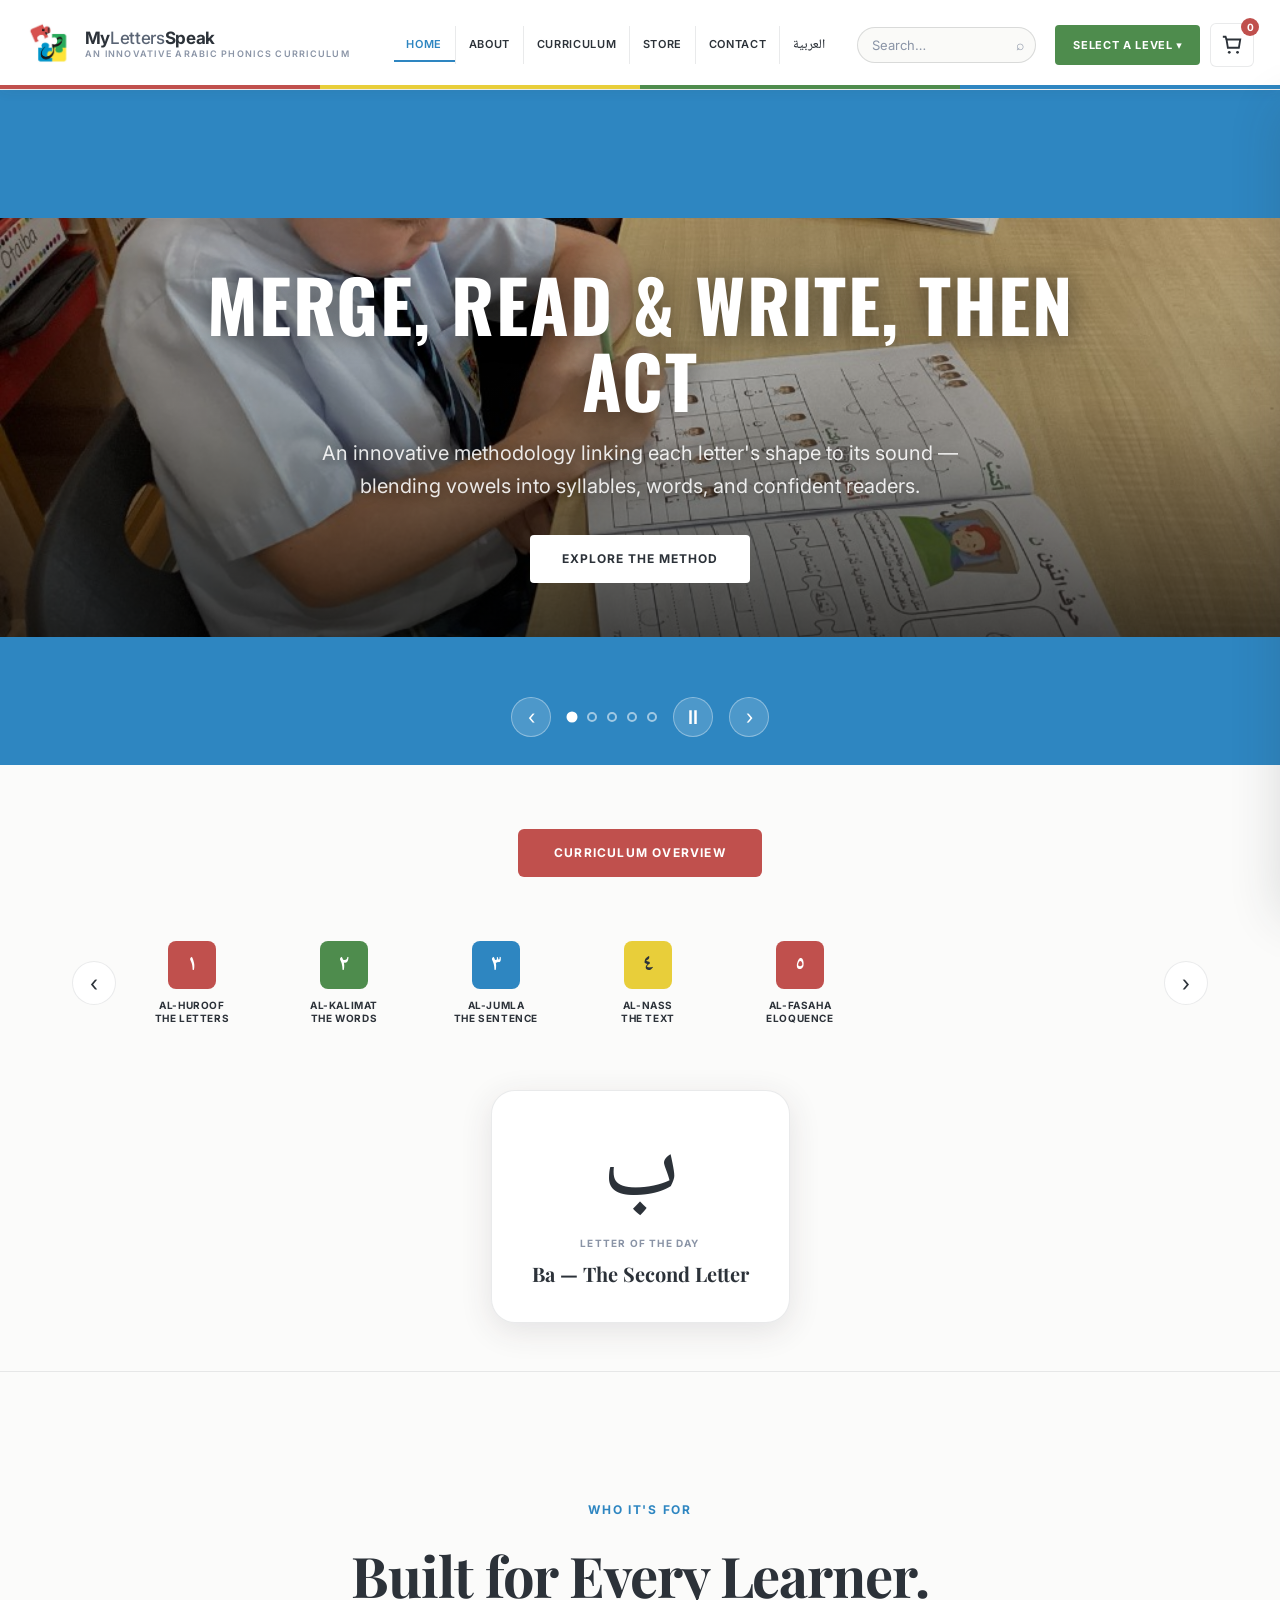
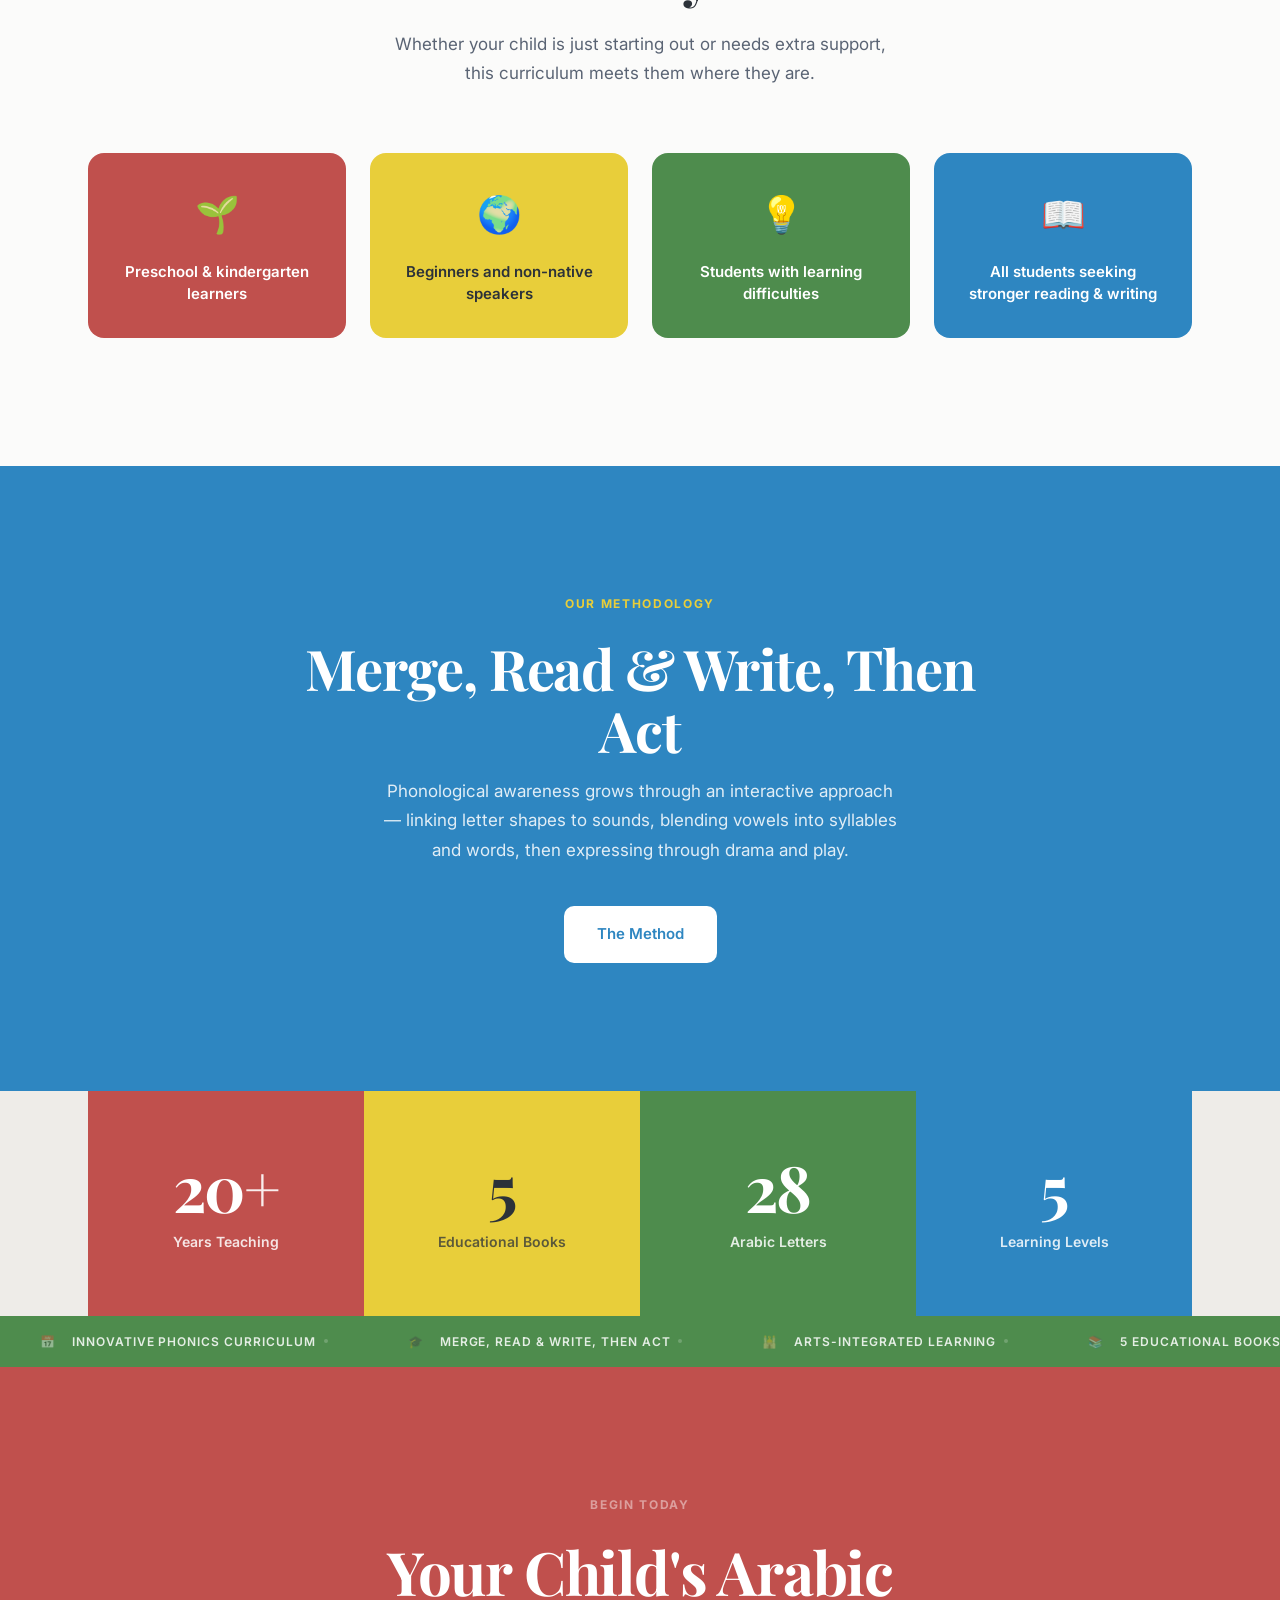
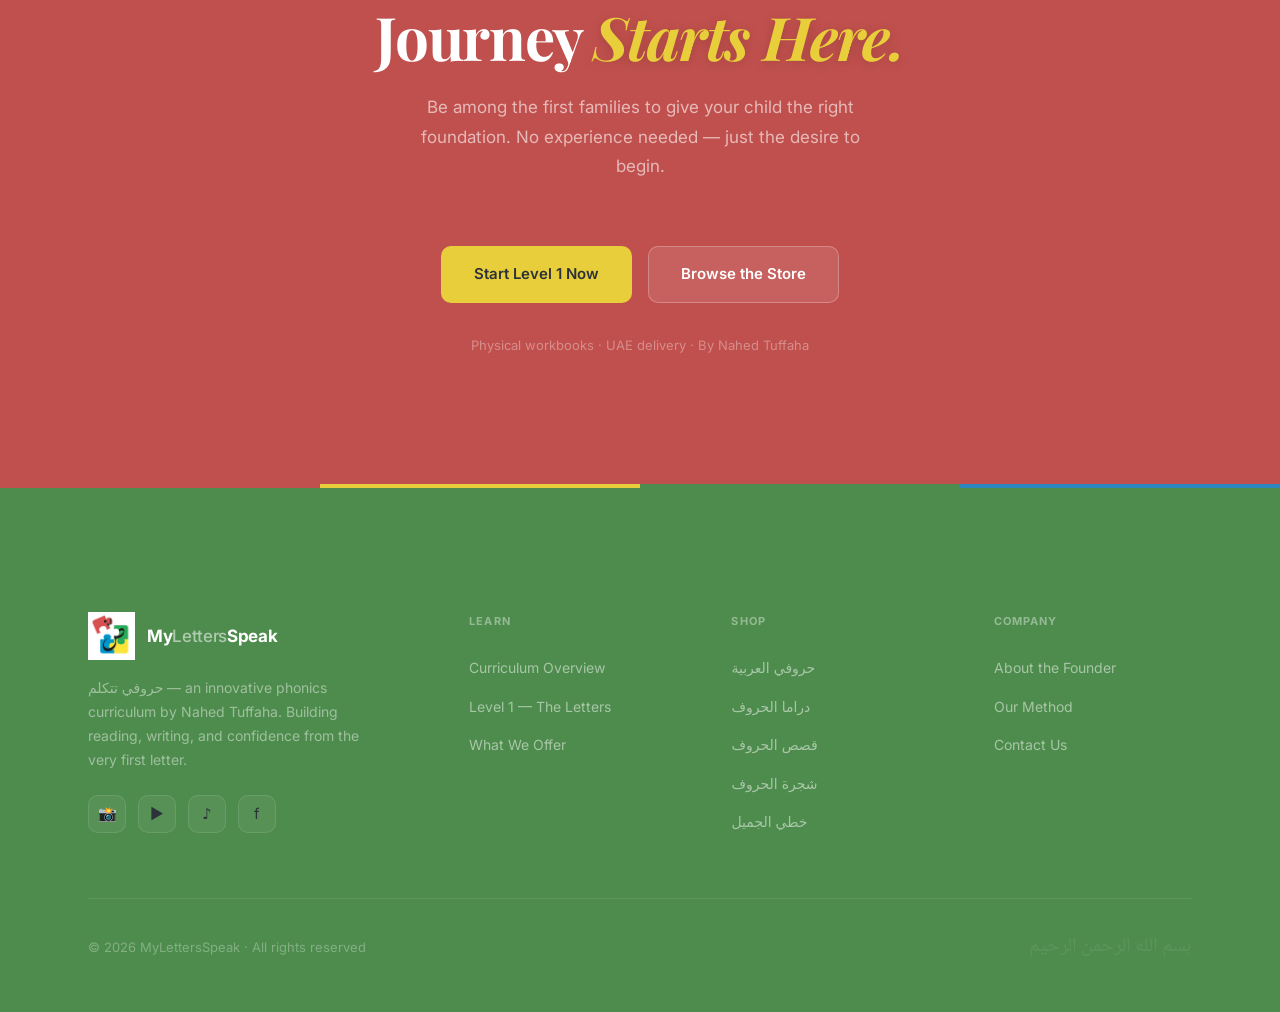
==== commit d8c72838: "Add curriculum content and photo slideshow from pitch materials. Home carousel uses classroom photos" ====
--- a/index.html
+++ b/index.html
@@ -75,39 +75,39 @@
 
 <section class="hero-carousel" id="hero" aria-label="Featured highlights">
   <div class="carousel-track" id="carouselTrack">
-    <div class="carousel-slide slide-bg-1 active" data-deco="ا">
-      <div class="carousel-content">
-        <h1 class="carousel-title" data-i18n="home.s1title">Where Children Learn Arabic the Right Way</h1>
-        <p class="carousel-sub t-arabic" data-i18n="home.s1sub">تعلَّم العربيةَ كما ينبغي</p>
-        <a href="curriculum.html" class="carousel-cta" data-i18n="home.s1cta">Begin the Journey</a>
-      </div>
-    </div>
-    <div class="carousel-slide slide-bg-2" data-deco="ب">
-      <div class="carousel-content">
-        <h2 class="carousel-title" data-i18n="home.s2title">20+ Years of Teaching Experience</h2>
-        <p class="carousel-sub" data-i18n="home.s2sub">Rooted in classical tradition, designed for the modern family — from the first letter to confident reading.</p>
-        <a href="about.html#method" class="carousel-cta" data-i18n="home.s2cta">Our Method</a>
+    <div class="carousel-slide slide-photo slide-photo-1 active">
+      <div class="carousel-content">
+        <h1 class="carousel-title" data-i18n="home.s1title">Merge, Read &amp; Write, Then Act</h1>
+        <p class="carousel-sub" data-i18n="home.s1sub">An innovative methodology linking each letter's shape to its sound — blending vowels into syllables, words, and confident readers.</p>
+        <a href="curriculum.html#methodology" class="carousel-cta" data-i18n="home.s1cta">Explore the Method</a>
+      </div>
+    </div>
+    <div class="carousel-slide slide-photo slide-photo-2">
+      <div class="carousel-content">
+        <h2 class="carousel-title" data-i18n="home.s2title">Phonics in Action</h2>
+        <p class="carousel-sub" data-i18n="home.s2sub">Students read, write, and blend letters through interactive workbooks — building phonological awareness step by step.</p>
+        <a href="curriculum.html" class="carousel-cta" data-i18n="home.s2cta">See Curriculum</a>
       </div>
     </div>
     <div class="carousel-slide slide-bg-3" data-deco="ت">
       <div class="carousel-content">
-        <h2 class="carousel-title" data-i18n="home.s3title">Built for Children Ages 10 &amp; Under</h2>
-        <p class="carousel-sub" data-i18n="home.s3sub">Short lessons, colorful workbooks, and activities that feel like play — never adapted from adult materials.</p>
-        <a href="learn.html" class="carousel-cta" data-i18n="home.s3cta">Who It's For</a>
+        <h2 class="carousel-title" data-i18n="home.s3title">Four Books. One Journey.</h2>
+        <p class="carousel-sub" data-i18n="home.s3sub">My Arabic Letters, Drama of Letters, Stories of Letters &amp; My Journey with Arabic Calligraphy — designed for ages 3–5.</p>
+        <a href="store.html" class="carousel-cta" data-i18n="home.s3cta">Browse Books</a>
       </div>
     </div>
     <div class="carousel-slide slide-bg-4" data-deco="ج">
       <div class="carousel-content">
-        <h2 class="carousel-title" data-i18n="home.s4title">Five Levels. One Clear Journey.</h2>
-        <p class="carousel-sub" data-i18n="home.s4sub">Every level builds precisely on the last. Your child always knows where they are and what comes next.</p>
-        <a href="curriculum.html" class="carousel-cta" data-i18n="home.s4cta">See Curriculum</a>
+        <h2 class="carousel-title" data-i18n="home.s4title">Arts-Integrated Learning</h2>
+        <p class="carousel-sub" data-i18n="home.s4sub">Drama, movement, music, visual arts &amp; imaginative play — engaging every kind of learner in the classroom.</p>
+        <a href="learn.html" class="carousel-cta" data-i18n="home.s4cta">Who It's For</a>
       </div>
     </div>
     <div class="carousel-slide slide-bg-5" data-deco="ك">
       <div class="carousel-content">
-        <h2 class="carousel-title" data-i18n="home.s5title">Now Enrolling — Level 1 Open for 2026</h2>
-        <p class="carousel-sub" data-i18n="home.s5sub">Be among the first families to experience a structured, joyful Arabic curriculum built from the ground up.</p>
-        <a href="contact.html" class="carousel-cta" data-i18n="home.s5cta">Enroll Now</a>
+        <h2 class="carousel-title" data-i18n="home.s5title">Pre-K to First Grade</h2>
+        <p class="carousel-sub" data-i18n="home.s5sub">For beginners, non-native speakers, and students with learning differences — building a lifelong love of reading.</p>
+        <a href="contact.html" class="carousel-cta" data-i18n="home.s5cta">Get Started</a>
       </div>
     </div>
   </div>
--- a/styles.css
+++ b/styles.css
@@ -179,6 +179,23 @@
 
 .nav-actions { display: flex; align-items: center; gap: 10px; flex-shrink: 0; }
 
+.nav-toggle {
+  display: none;
+  width: 44px; height: 44px;
+  flex-direction: column; align-items: center; justify-content: center; gap: 5px;
+  background: none; border: 1px solid var(--c-border); border-radius: var(--r-sm);
+  cursor: pointer; padding: 0; flex-shrink: 0;
+}
+.nav-toggle span {
+  display: block; width: 18px; height: 2px;
+  background: var(--c-navy); border-radius: 1px;
+  transition: transform 0.25s var(--ease-out), opacity 0.25s;
+}
+.nav.nav-open .nav-toggle span:nth-child(1) { transform: translateY(7px) rotate(45deg); }
+.nav.nav-open .nav-toggle span:nth-child(2) { opacity: 0; }
+.nav.nav-open .nav-toggle span:nth-child(3) { transform: translateY(-7px) rotate(-45deg); }
+.nav-top-bar { display: none; align-items: center; gap: 8px; margin-left: auto; flex-shrink: 0; }
+
 /* Cart */
 .cart-wrap { position: relative; flex-shrink: 0; }
 .cart-btn {
@@ -296,6 +313,7 @@
   display: flex; align-items: center; justify-content: center; text-align: center;
   padding: 48px clamp(20px, 4vw, 48px);
 }
+.carousel-slide.slide-photo { align-items: flex-end; }
 .carousel-slide.active { opacity: 1; visibility: visible; z-index: 1; }
 .carousel-slide::before {
   content: ''; position: absolute; inset: 0;
@@ -312,6 +330,14 @@
 .slide-bg-3 { background: var(--c-red); }
 .slide-bg-4 { background: var(--c-yellow); }
 .slide-bg-5 { background: var(--c-blue); }
+.slide-photo { background-color: var(--c-navy); background-size: cover; background-position: center; }
+.slide-photo::after { display: none; }
+.slide-photo::before { background: linear-gradient(to top, rgba(0,0,0,0.72) 0%, rgba(0,0,0,0.35) 55%, rgba(0,0,0,0.25) 100%); }
+.slide-photo-1 { background-image: url('assets/slideshow/student-writing-1.png'); }
+.slide-photo-2 { background-image: url('assets/slideshow/student-writing-2.png'); }
+.slide-photo .carousel-content { margin-top: auto; padding-bottom: 72px; width: 100%; }
+.slide-photo .carousel-title { text-shadow: 0 2px 24px rgba(0,0,0,0.45); }
+.slide-photo .carousel-sub { text-shadow: 0 1px 12px rgba(0,0,0,0.4); }
 .slide-bg-4 .carousel-title,
 .slide-bg-4 .carousel-sub { color: var(--c-ink); text-shadow: none; }
 .slide-bg-4 .carousel-cta { background: var(--c-ink); color: #fff; }
@@ -710,6 +736,37 @@
 }
 .method-title { font-weight: 700; font-size: 18px; color: var(--c-navy); margin-bottom: var(--space-3); }
 .method-desc { font-size: 15px; color: var(--c-muted); line-height: 1.7; }
+
+/* CURRICULUM PAGE SECTIONS */
+.curr-books-section { background: var(--rain-bg); padding: var(--section-pad) 0; border-top: 1px solid var(--c-border); }
+.curr-books-section .section-label { color: var(--c-green); }
+.curr-books-grid { display: grid; grid-template-columns: repeat(2, 1fr); gap: var(--space-5); }
+.curr-book-card {
+  background: var(--c-white); border: 1px solid var(--c-border); border-radius: var(--r-lg);
+  padding: var(--space-6); box-shadow: var(--sh-sm);
+  transition: transform var(--duration), box-shadow var(--duration);
+}
+.curr-book-card:hover { transform: translateY(-3px); box-shadow: var(--sh-md); }
+.curr-book-card:nth-child(1) { border-top: 4px solid var(--c-red); }
+.curr-book-card:nth-child(2) { border-top: 4px solid var(--c-yellow); }
+.curr-book-card:nth-child(3) { border-top: 4px solid var(--c-green); }
+.curr-book-card:nth-child(4) { border-top: 4px solid var(--c-blue); }
+.curr-book-num {
+  font-family: var(--f-arabic); font-size: 28px; font-weight: 700;
+  color: var(--c-blue); margin-bottom: var(--space-3); direction: rtl;
+}
+.curr-book-title { font-weight: 700; font-size: 18px; color: var(--c-navy); margin-bottom: var(--space-3); }
+.curr-book-desc { font-size: 14px; color: var(--c-muted); line-height: 1.65; }
+.curr-goals-section { padding: var(--section-pad) 0; background: #fff; }
+.curr-goals-section .section-label { color: var(--c-red); }
+.curr-goals-grid { display: grid; grid-template-columns: repeat(2, 1fr); gap: var(--space-4); }
+.curr-approach-section { background: var(--rain-bg); padding: var(--section-pad) 0; border-top: 1px solid var(--c-border); }
+.curr-approach-section .section-label { color: var(--c-blue); }
+.curr-approach-section .method-grid { grid-template-columns: repeat(2, 1fr); }
+.curr-approach-section .method-card:nth-child(4) { background: var(--c-blue); }
+.curr-approach-section .method-card:nth-child(4) .method-title,
+.curr-approach-section .method-card:nth-child(4) .method-desc { color: #fff; }
+.curr-approach-section .method-card:nth-child(4) .method-num-bg { color: rgba(255,255,255,0.35); }
 
 /* AUDIENCE & METHODOLOGY (from pitch deck) */
 .audience-section { background: var(--rain-bg); padding: var(--section-pad) 0; border-top: 1px solid var(--c-border); }
@@ -838,38 +895,140 @@
   .founder-grid { grid-template-columns: 1fr; gap: var(--space-8); }
   .footer-top { grid-template-columns: 1fr 1fr; }
   .stats-grid { grid-template-columns: repeat(2, 1fr); }
-  .founder-badge-card.bc1, .founder-badge-card.bc2 { right: 12px; }
+  .founder-visual {
+    display: flex;
+    flex-direction: column;
+    gap: var(--space-4);
+  }
+  .founder-badge-card,
+  .founder-badge-card.bc1,
+  .founder-badge-card.bc2,
   html[dir="rtl"] .founder-badge-card.bc1,
-  html[dir="rtl"] .founder-badge-card.bc2 { right: auto; left: 12px; }
+  html[dir="rtl"] .founder-badge-card.bc2 {
+    position: static;
+    right: auto !important;
+    left: auto !important;
+    top: auto;
+    bottom: auto;
+    width: 100%;
+  }
 }
 @media (max-width: 768px) {
-  :root { --nav-h: 110px; }
-  .nav-inner { flex-wrap: wrap; align-content: center; row-gap: 8px; padding-top: 10px; padding-bottom: 10px; height: auto; min-height: var(--nav-h); }
-  .header-center { flex: 1 1 100%; order: 3; justify-content: space-between; gap: 8px; }
-  .nav-links { overflow-x: auto; scrollbar-width: none; -webkit-overflow-scrolling: touch; flex: 1; }
-  .nav-links::-webkit-scrollbar { display: none; }
-  .nav-links li + li { border-left: none; }
-  .nav-links a { padding: 6px 8px; font-size: 9px; }
+  :root { --nav-h: 60px; --section-pad: 64px; }
+  .nav-top-bar { display: flex; }
+  html[dir="rtl"] .nav-top-bar { margin-left: 0; margin-right: auto; }
+  .nav-toggle { display: flex; }
+  .nav-inner {
+    flex-wrap: nowrap;
+    padding: 8px 14px;
+    gap: 10px;
+    height: var(--nav-h);
+    min-height: var(--nav-h);
+  }
+  .logo { gap: 8px; min-width: 0; flex: 1; }
+  .logo-mark { height: 38px; max-width: 44px; }
+  .logo-name { font-size: 14px; line-height: 1.15; }
+  html[dir="rtl"] .logo-name { font-size: 15px; }
+  .logo-tagline { display: none; }
+  .header-center.nav-menu-panel {
+    position: fixed;
+    top: var(--nav-h);
+    left: 0;
+    right: 0;
+    bottom: 0;
+    z-index: 301;
+    background: #fff;
+    flex-direction: column;
+    align-items: stretch;
+    justify-content: flex-start;
+    padding: 16px 20px 32px;
+    gap: 16px;
+    overflow-y: auto;
+    transform: translateX(100%);
+    transition: transform 0.32s var(--ease-out), visibility 0.32s;
+    visibility: hidden;
+    pointer-events: none;
+  }
+  html[dir="rtl"] .header-center.nav-menu-panel {
+    transform: translateX(-100%);
+  }
+  .nav.nav-open .header-center.nav-menu-panel {
+    transform: translateX(0);
+    visibility: visible;
+    pointer-events: auto;
+  }
+  body.nav-menu-open { overflow: hidden; }
+  .nav-links {
+    flex-direction: column;
+    align-items: stretch;
+    overflow: visible;
+    flex: none;
+    width: 100%;
+  }
+  .nav-links li + li {
+    border-left: none;
+    border-top: 1px solid var(--c-border);
+  }
+  html[dir="rtl"] .nav-links li + li { border-right: none; }
+  .nav-links a,
   html[dir="rtl"] .nav-links a,
-  html[dir="rtl"] .nav-links .lang-toggle { font-size: 11px; }
-  html[dir="rtl"] .level-dropdown-btn { height: 36px; font-size: 11px; }
-  .level-dropdown-btn { height: 36px; }
-  .cart-btn { width: 40px; height: 40px; }
-  .hero-carousel { height: 60vh; min-height: 400px; }
-  .carousel-controls { bottom: 16px; gap: 10px; }
-  .carousel-arrow, .carousel-pause { width: 36px; height: 36px; font-size: 18px; }
-  .strip-arrow { width: 36px; height: 36px; font-size: 18px; }
-  .container { padding: 0 20px; }
+  .nav-menu-panel .lang-toggle,
+  html[dir="rtl"] .nav-menu-panel .lang-toggle {
+    font-size: 16px !important;
+    padding: 14px 4px;
+    font-weight: 600;
+  }
+  .nav-top-bar .level-dropdown,
+  .nav-top-bar .lang-toggle { display: none !important; }
+  .level-dropdown { width: 100%; }
+  .level-dropdown-btn,
+  html[dir="rtl"] .level-dropdown-btn {
+    width: 100%;
+    height: 48px;
+    font-size: 13px !important;
+    border-radius: var(--r-md);
+  }
+  .cart-btn { width: 44px; height: 44px; }
+  .hero-carousel { height: 55vh; min-height: 340px; }
+  .carousel-title { font-size: clamp(24px, 7vw, 36px); }
+  .carousel-content { padding: 0 20px 80px; }
+  .page-hero { padding: 40px 20px; }
+  .founder-photo-overlay { padding: 20px; }
+  .founder-photo-name { font-size: 20px; }
+  .founder-photo-title { font-size: 12px; line-height: 1.45; }
+  .founder-quote {
+    font-size: 20px;
+    padding-left: var(--space-4);
+    margin: var(--space-5) 0;
+  }
+  html[dir="rtl"] .founder-quote {
+    border-left: none;
+    border-right: 3px solid var(--c-red);
+    padding-left: 0;
+    padding-right: var(--space-4);
+  }
+  .container { padding: 0 16px; }
   .values-grid { grid-template-columns: 1fr; }
   .value-card { flex-direction: column; }
   .product-grid { grid-template-columns: 1fr; }
   .method-grid { grid-template-columns: 1fr; }
+  .curr-books-grid { grid-template-columns: 1fr; }
+  .curr-goals-grid { grid-template-columns: 1fr; }
+  .curr-approach-section .method-grid { grid-template-columns: 1fr; }
+  .slide-photo .carousel-content { padding-bottom: 88px; }
   .audience-grid { grid-template-columns: 1fr; }
   .cred-grid { grid-template-columns: 1fr; }
   .footer-top { grid-template-columns: 1fr; }
   .stats-grid { grid-template-columns: 1fr 1fr; gap: var(--space-4); }
   .store-header { flex-direction: column; align-items: flex-start; }
-  .logo-tagline { display: none; }
+  .carousel-controls { bottom: 16px; gap: 10px; }
+  .carousel-arrow, .carousel-pause { width: 36px; height: 36px; font-size: 18px; }
+  .strip-arrow { width: 36px; height: 36px; font-size: 18px; }
+}
+@media (max-width: 480px) {
+  .stats-grid { grid-template-columns: 1fr; }
+  .carousel-actions { flex-direction: column; width: 100%; }
+  .carousel-actions .btn { width: 100%; }
 }
 @media (prefers-reduced-motion: reduce) {
   * { animation: none !important; transition-duration: 0.01ms !important; }
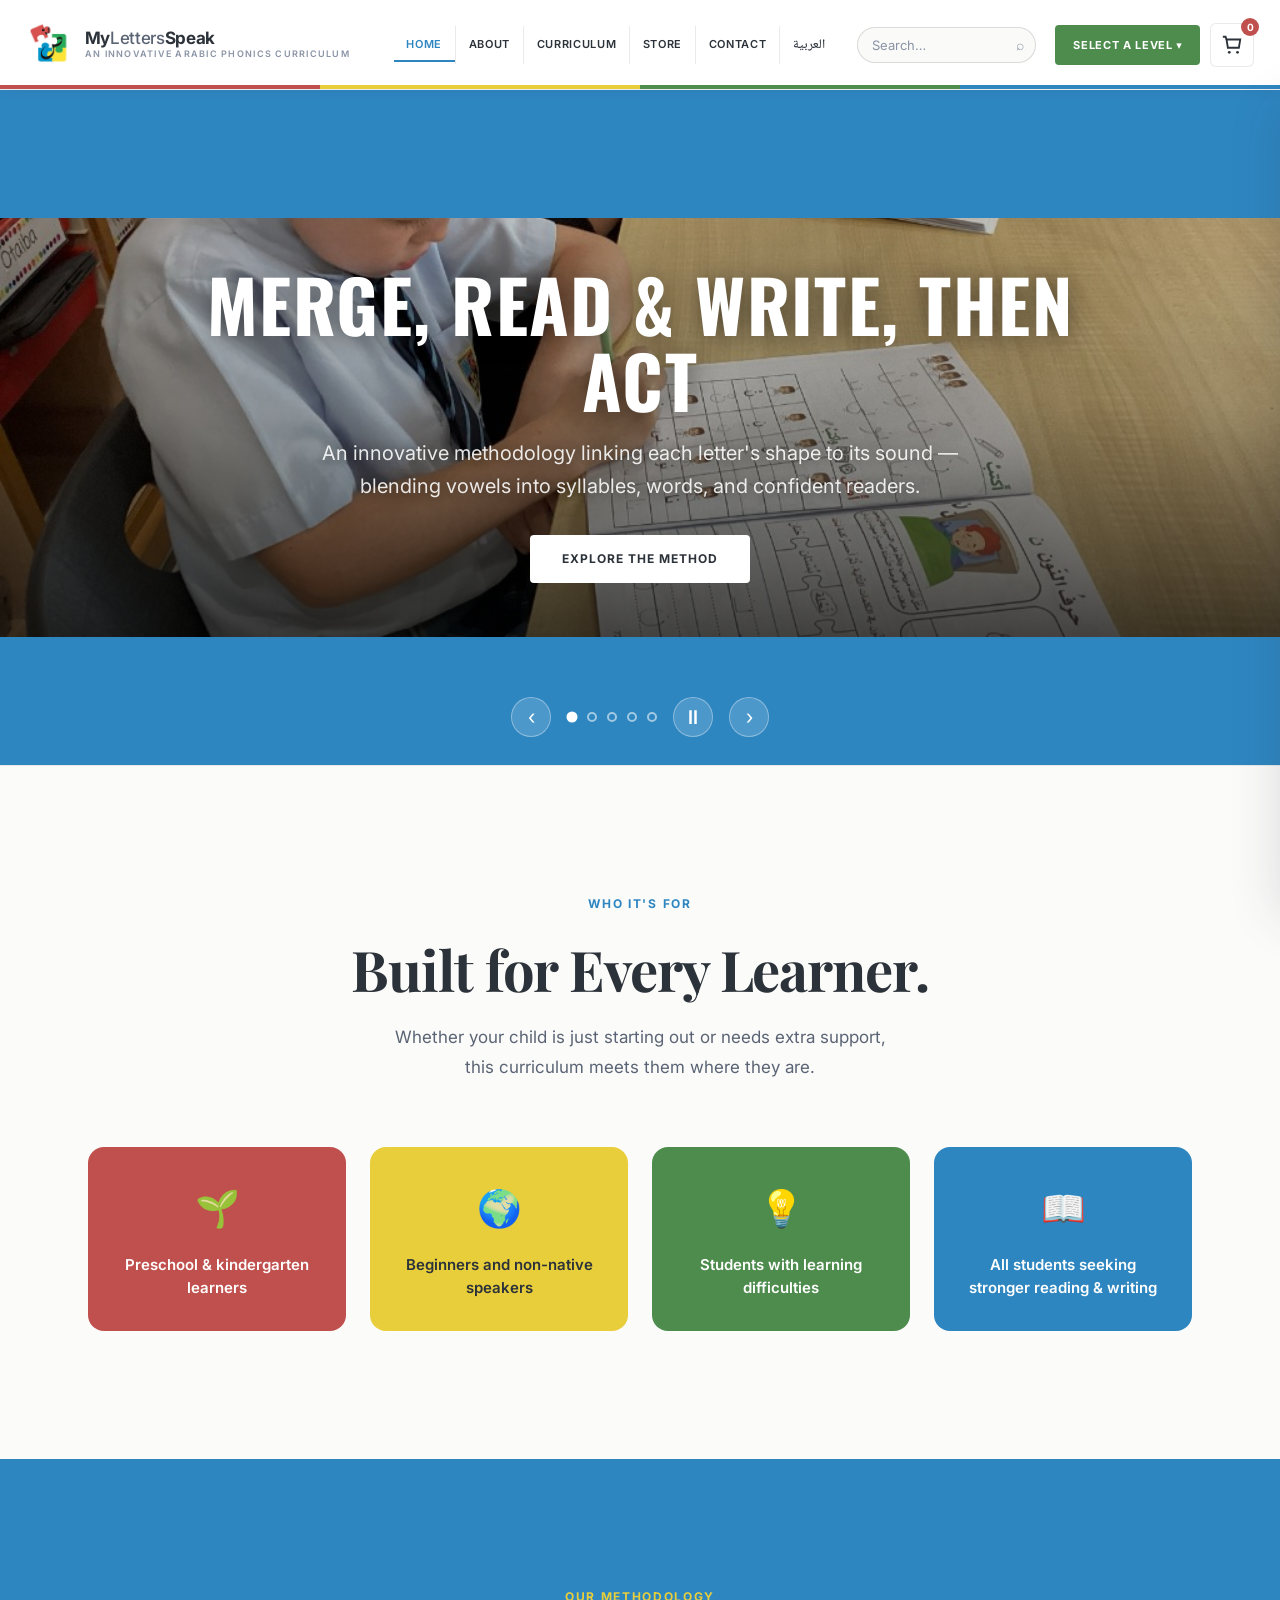
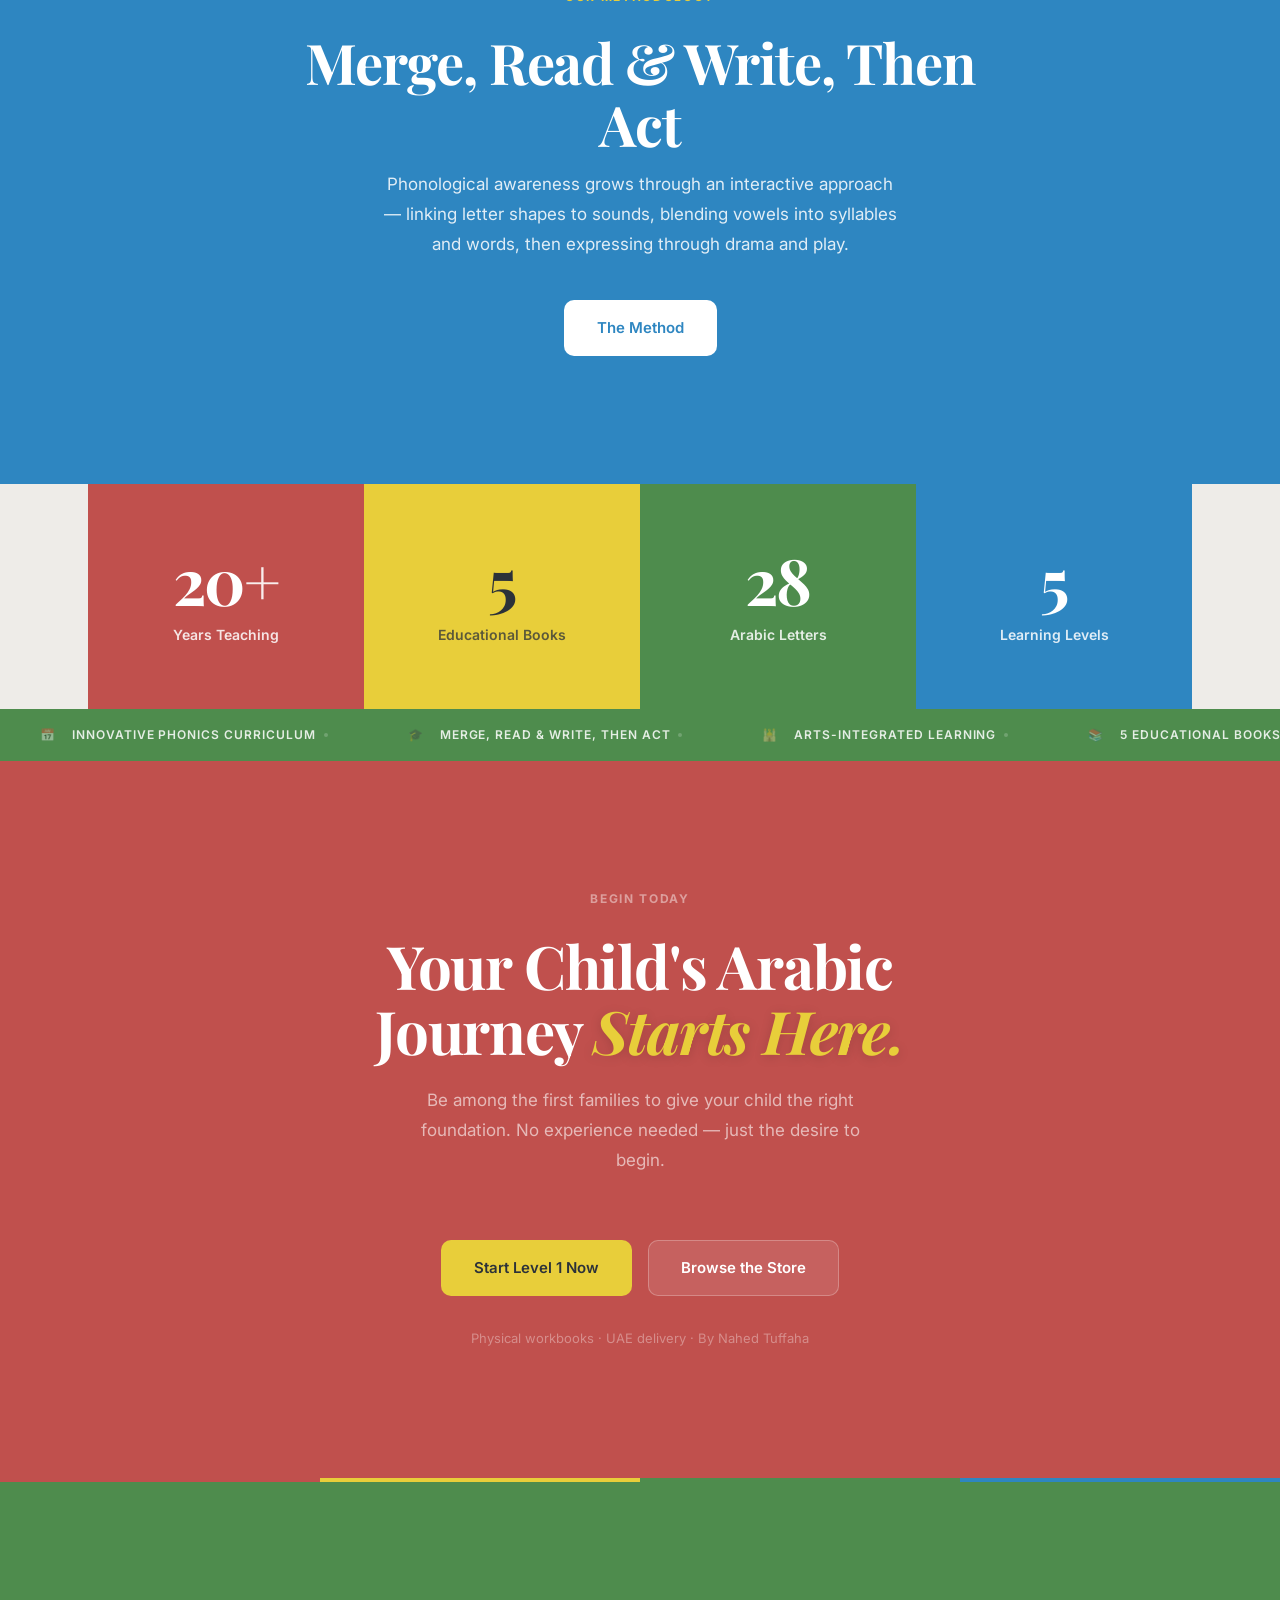
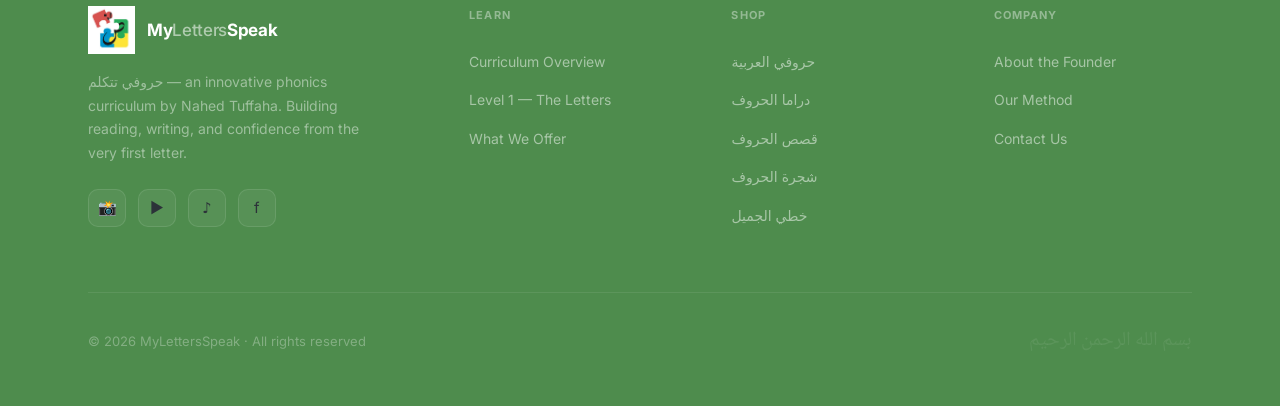
==== commit 05230a4b: "Remove curriculum overview strip and letter-of-the-day section. Drop the level squares and daily let" ====
--- a/index.html
+++ b/index.html
@@ -120,43 +120,6 @@
   </div>
 </section>
 
-<section class="overview-section" id="overview">
-  <a href="curriculum.html" class="overview-btn" data-i18n="footer.curriculumOverview">Curriculum Overview</a>
-  <div class="levels-strip-wrap">
-    <button type="button" class="strip-arrow" id="stripPrev" aria-label="Scroll levels left">‹</button>
-    <div class="levels-strip" id="levelsStrip">
-      <a href="curriculum.html" class="strip-item">
-        <div class="strip-mark m-red">١</div>
-        <span class="strip-name" data-i18n-html="home.strip1">Al-Huroof<br>The Letters</span>
-      </a>
-      <a href="curriculum.html" class="strip-item">
-        <div class="strip-mark m-green">٢</div>
-        <span class="strip-name" data-i18n-html="home.strip2">Al-Kalimat<br>The Words</span>
-      </a>
-      <a href="curriculum.html" class="strip-item">
-        <div class="strip-mark m-blue">٣</div>
-        <span class="strip-name" data-i18n-html="home.strip3">Al-Jumla<br>The Sentence</span>
-      </a>
-      <a href="curriculum.html" class="strip-item">
-        <div class="strip-mark m-yellow">٤</div>
-        <span class="strip-name" data-i18n-html="home.strip4">Al-Nass<br>The Text</span>
-      </a>
-      <a href="curriculum.html" class="strip-item">
-        <div class="strip-mark m-red">٥</div>
-        <span class="strip-name" data-i18n-html="home.strip5">Al-Fasaha<br>Eloquence</span>
-      </a>
-    </div>
-    <button type="button" class="strip-arrow" id="stripNext" aria-label="Scroll levels right">›</button>
-  </div>
-  <div class="overview-card-wrap" data-reveal>
-    <div class="hero-card">
-      <div class="hero-card-letter">ب</div>
-      <div class="hero-card-label" data-i18n="home.letterLabel">Letter of the day</div>
-      <div class="hero-card-text" data-i18n="home.letterText">Ba — The Second Letter</div>
-    </div>
-  </div>
-</section>
-
 <section class="audience-section" id="audience">
   <div class="container">
     <div class="audience-header" data-reveal>
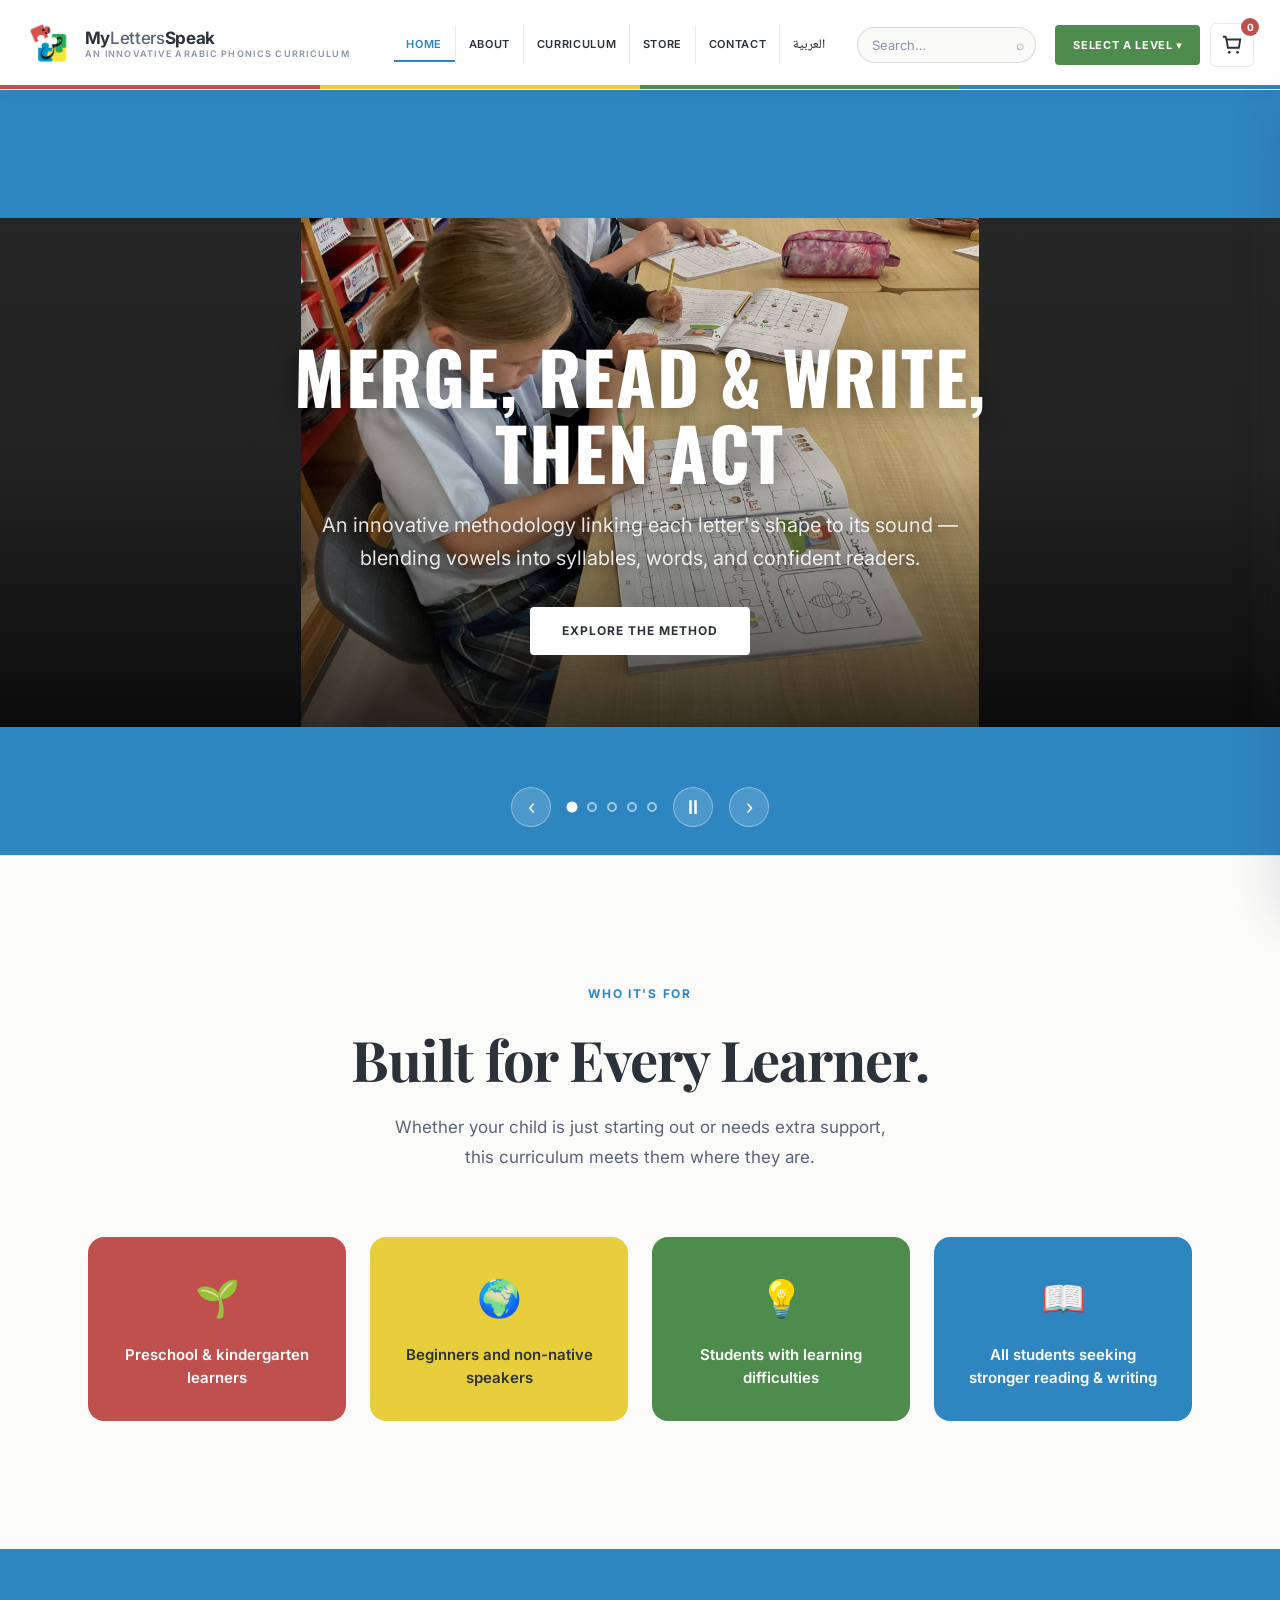
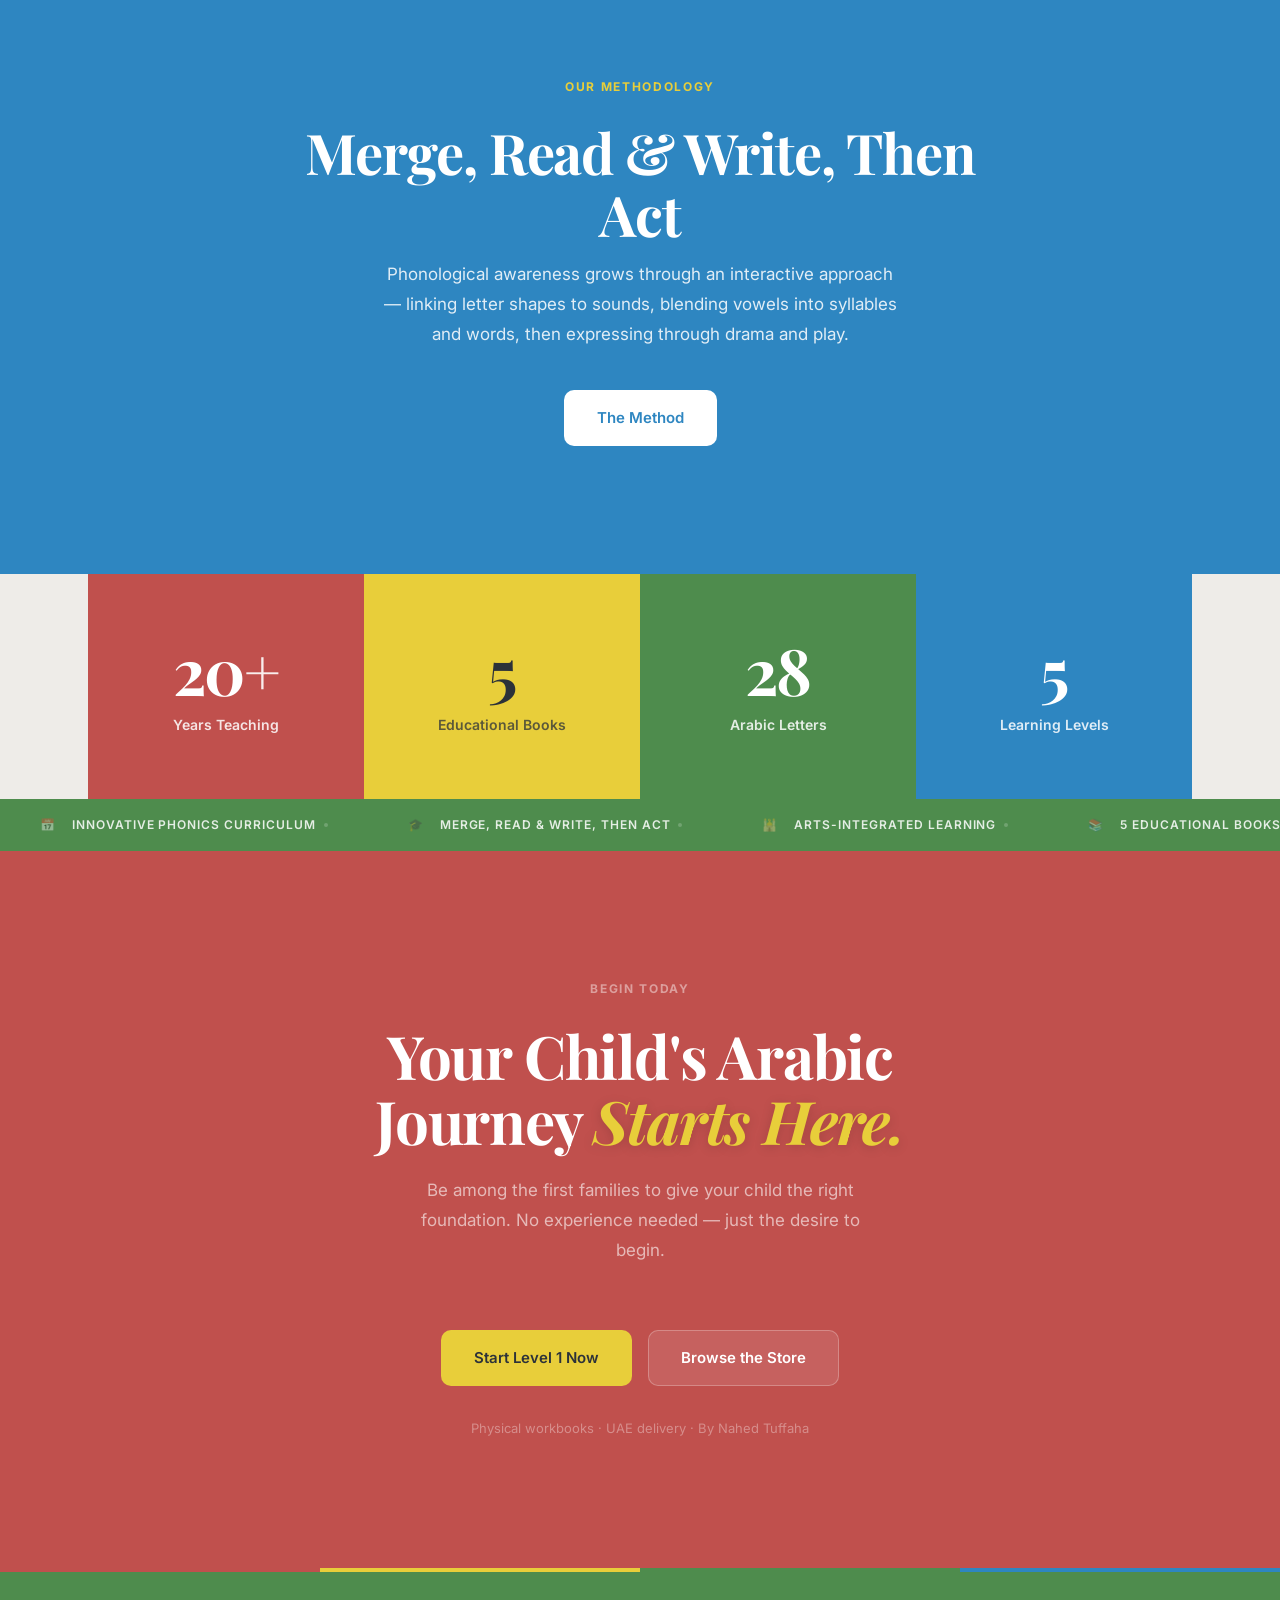
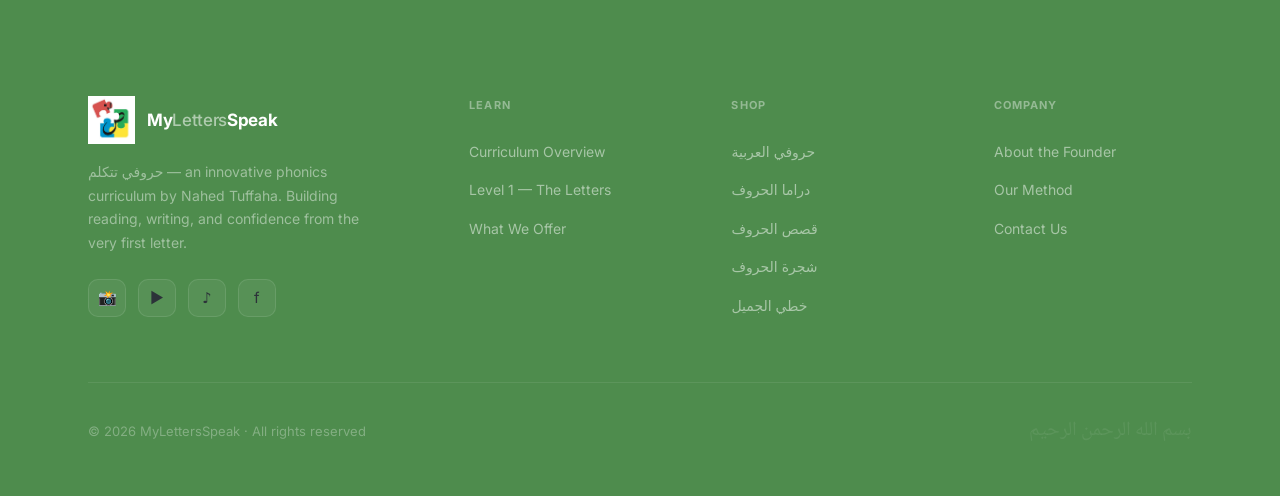
==== commit ebac2c43: "Fix slideshow photos to fill frame without blue letterboxing. Show full classroom images with aspect" ====
--- a/index.html
+++ b/index.html
@@ -76,6 +76,7 @@
 <section class="hero-carousel" id="hero" aria-label="Featured highlights">
   <div class="carousel-track" id="carouselTrack">
     <div class="carousel-slide slide-photo slide-photo-1 active">
+      <img class="carousel-slide-img" src="assets/slideshow/student-writing-1.png" alt="" aria-hidden="true" />
       <div class="carousel-content">
         <h1 class="carousel-title" data-i18n="home.s1title">Merge, Read &amp; Write, Then Act</h1>
         <p class="carousel-sub" data-i18n="home.s1sub">An innovative methodology linking each letter's shape to its sound — blending vowels into syllables, words, and confident readers.</p>
@@ -83,6 +84,7 @@
       </div>
     </div>
     <div class="carousel-slide slide-photo slide-photo-2">
+      <img class="carousel-slide-img" src="assets/slideshow/student-writing-2.png" alt="" aria-hidden="true" />
       <div class="carousel-content">
         <h2 class="carousel-title" data-i18n="home.s2title">Phonics in Action</h2>
         <p class="carousel-sub" data-i18n="home.s2sub">Students read, write, and blend letters through interactive workbooks — building phonological awareness step by step.</p>
--- a/styles.css
+++ b/styles.css
@@ -305,6 +305,17 @@
 .hero-carousel {
   position: relative; width: 100%; height: 75vh; min-height: 480px; max-height: 820px;
   overflow: hidden; background: var(--c-blue);
+  transition: height 0.5s var(--ease-out);
+}
+.hero-carousel:has(.slide-photo-1.active) {
+  height: min(85vh, calc(100vw * 768 / 1024));
+  min-height: 280px;
+  max-height: 820px;
+}
+.hero-carousel:has(.slide-photo-2.active) {
+  height: min(85vh, calc(100vw * 1019 / 1024));
+  min-height: 280px;
+  max-height: 820px;
 }
 .carousel-track { position: relative; width: 100%; height: 100%; }
 .carousel-slide {
@@ -313,8 +324,12 @@
   display: flex; align-items: center; justify-content: center; text-align: center;
   padding: 48px clamp(20px, 4vw, 48px);
 }
-.carousel-slide.slide-photo { align-items: flex-end; }
+.carousel-slide.slide-photo { align-items: flex-end; padding: 0; }
 .carousel-slide.active { opacity: 1; visibility: visible; z-index: 1; }
+.carousel-slide-img {
+  position: absolute; inset: 0; width: 100%; height: 100%;
+  object-fit: contain; object-position: center; z-index: 0;
+}
 .carousel-slide::before {
   content: ''; position: absolute; inset: 0;
   background: rgba(0,0,0,0.35); z-index: 1;
@@ -330,12 +345,10 @@
 .slide-bg-3 { background: var(--c-red); }
 .slide-bg-4 { background: var(--c-yellow); }
 .slide-bg-5 { background: var(--c-blue); }
-.slide-photo { background-color: var(--c-navy); background-size: cover; background-position: center; }
+.slide-photo { background: #2a2a2a; }
 .slide-photo::after { display: none; }
-.slide-photo::before { background: linear-gradient(to top, rgba(0,0,0,0.72) 0%, rgba(0,0,0,0.35) 55%, rgba(0,0,0,0.25) 100%); }
-.slide-photo-1 { background-image: url('assets/slideshow/student-writing-1.png'); }
-.slide-photo-2 { background-image: url('assets/slideshow/student-writing-2.png'); }
-.slide-photo .carousel-content { margin-top: auto; padding-bottom: 72px; width: 100%; }
+.slide-photo::before { background: linear-gradient(to top, rgba(0,0,0,0.75) 0%, rgba(0,0,0,0.2) 50%, rgba(0,0,0,0.1) 100%); z-index: 1; }
+.slide-photo .carousel-content { margin-top: auto; padding: 0 clamp(20px, 4vw, 48px) 72px; width: 100%; z-index: 2; }
 .slide-photo .carousel-title { text-shadow: 0 2px 24px rgba(0,0,0,0.45); }
 .slide-photo .carousel-sub { text-shadow: 0 1px 12px rgba(0,0,0,0.4); }
 .slide-bg-4 .carousel-title,
@@ -990,6 +1003,14 @@
   }
   .cart-btn { width: 44px; height: 44px; }
   .hero-carousel { height: 55vh; min-height: 340px; }
+  .hero-carousel:has(.slide-photo-1.active) {
+    height: min(70vh, calc(100vw * 768 / 1024));
+    min-height: 240px;
+  }
+  .hero-carousel:has(.slide-photo-2.active) {
+    height: min(70vh, calc(100vw * 1019 / 1024));
+    min-height: 240px;
+  }
   .carousel-title { font-size: clamp(24px, 7vw, 36px); }
   .carousel-content { padding: 0 20px 80px; }
   .page-hero { padding: 40px 20px; }
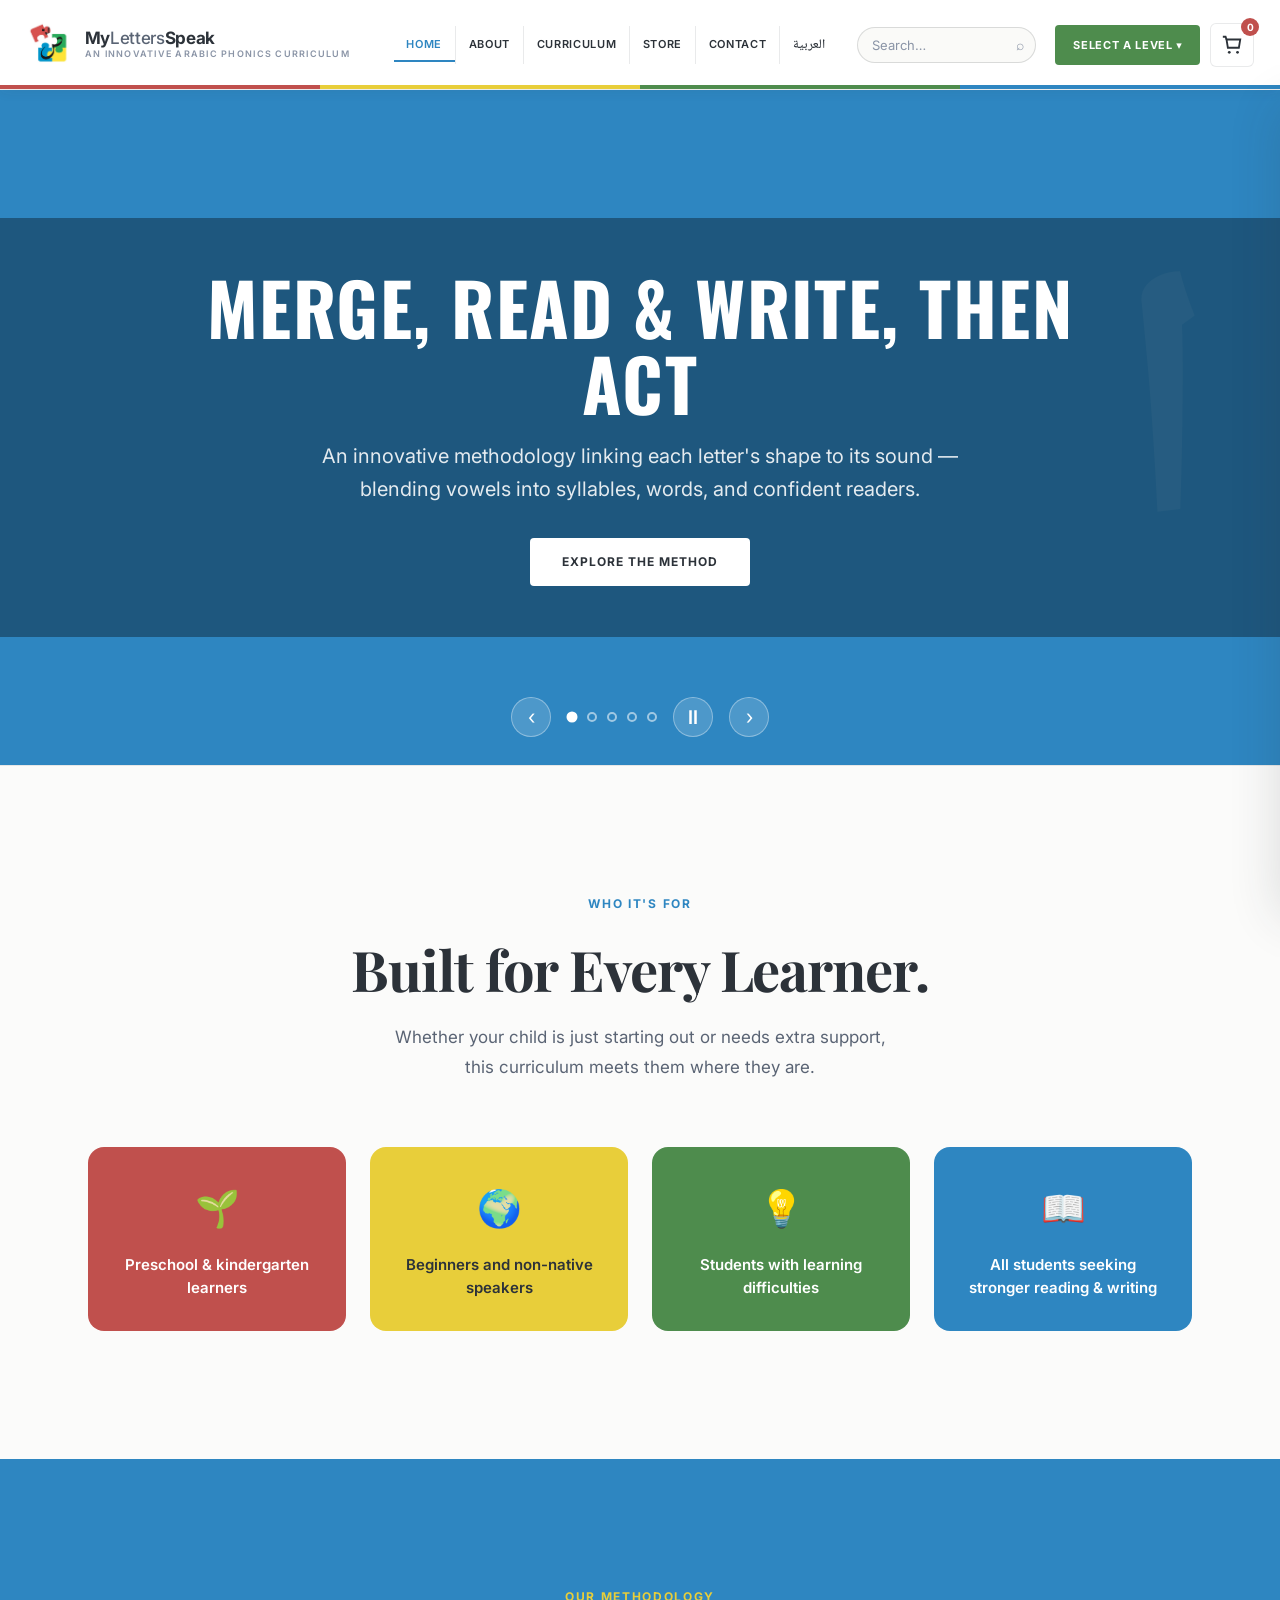
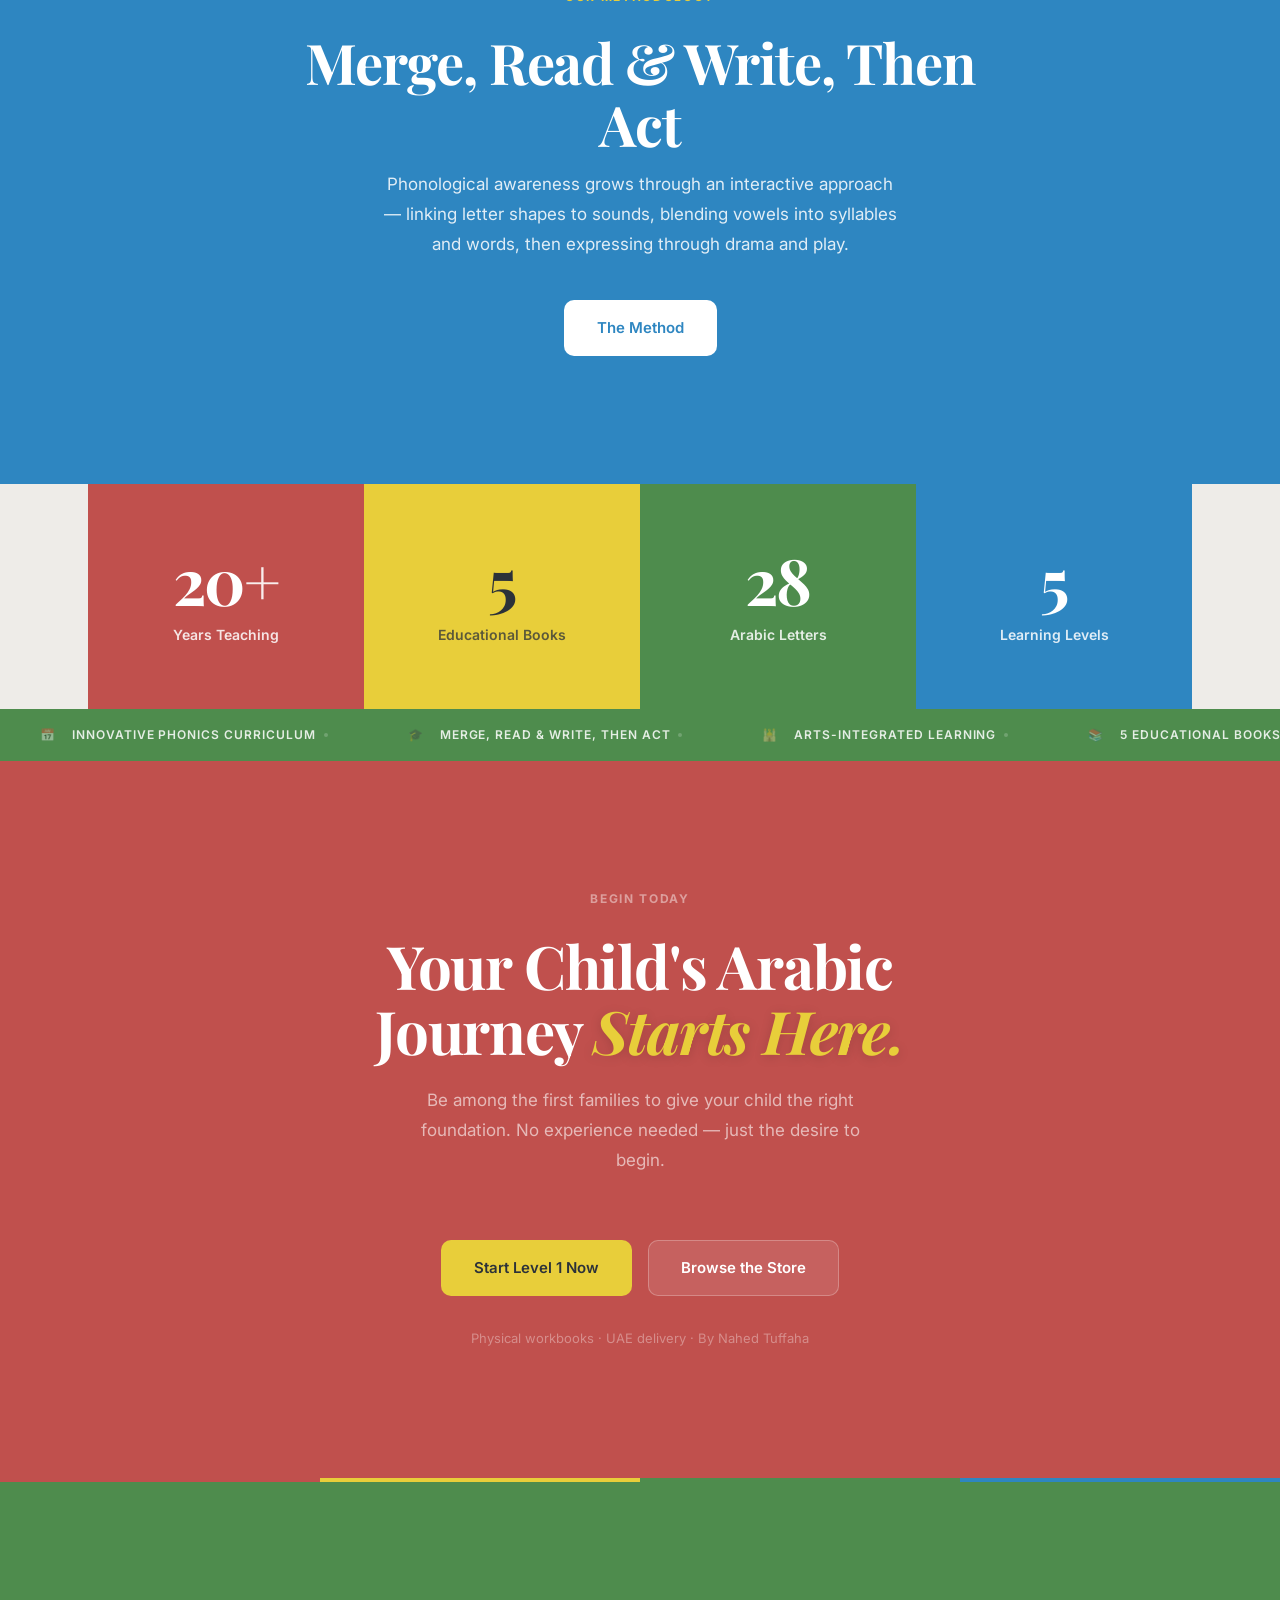
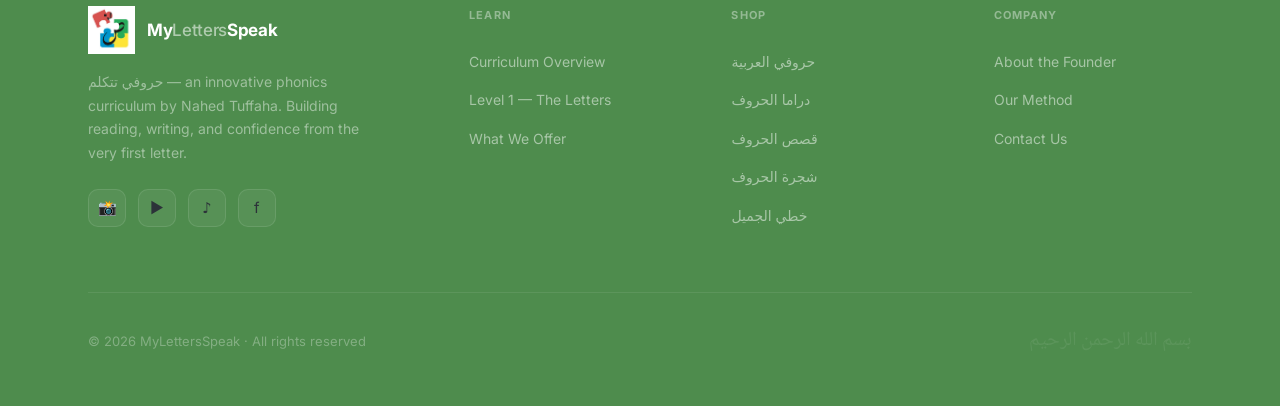
==== commit 3a8c7009: "Remove slideshow photos and restore solid-color slides. Drop classroom images from the home carousel" ====
--- a/index.html
+++ b/index.html
@@ -75,16 +75,14 @@
 
 <section class="hero-carousel" id="hero" aria-label="Featured highlights">
   <div class="carousel-track" id="carouselTrack">
-    <div class="carousel-slide slide-photo slide-photo-1 active">
-      <img class="carousel-slide-img" src="assets/slideshow/student-writing-1.png" alt="" aria-hidden="true" />
+    <div class="carousel-slide slide-bg-1 active" data-deco="ا">
       <div class="carousel-content">
         <h1 class="carousel-title" data-i18n="home.s1title">Merge, Read &amp; Write, Then Act</h1>
         <p class="carousel-sub" data-i18n="home.s1sub">An innovative methodology linking each letter's shape to its sound — blending vowels into syllables, words, and confident readers.</p>
         <a href="curriculum.html#methodology" class="carousel-cta" data-i18n="home.s1cta">Explore the Method</a>
       </div>
     </div>
-    <div class="carousel-slide slide-photo slide-photo-2">
-      <img class="carousel-slide-img" src="assets/slideshow/student-writing-2.png" alt="" aria-hidden="true" />
+    <div class="carousel-slide slide-bg-2" data-deco="ب">
       <div class="carousel-content">
         <h2 class="carousel-title" data-i18n="home.s2title">Phonics in Action</h2>
         <p class="carousel-sub" data-i18n="home.s2sub">Students read, write, and blend letters through interactive workbooks — building phonological awareness step by step.</p>
--- a/styles.css
+++ b/styles.css
@@ -305,17 +305,6 @@
 .hero-carousel {
   position: relative; width: 100%; height: 75vh; min-height: 480px; max-height: 820px;
   overflow: hidden; background: var(--c-blue);
-  transition: height 0.5s var(--ease-out);
-}
-.hero-carousel:has(.slide-photo-1.active) {
-  height: min(85vh, calc(100vw * 768 / 1024));
-  min-height: 280px;
-  max-height: 820px;
-}
-.hero-carousel:has(.slide-photo-2.active) {
-  height: min(85vh, calc(100vw * 1019 / 1024));
-  min-height: 280px;
-  max-height: 820px;
 }
 .carousel-track { position: relative; width: 100%; height: 100%; }
 .carousel-slide {
@@ -324,12 +313,7 @@
   display: flex; align-items: center; justify-content: center; text-align: center;
   padding: 48px clamp(20px, 4vw, 48px);
 }
-.carousel-slide.slide-photo { align-items: flex-end; padding: 0; }
 .carousel-slide.active { opacity: 1; visibility: visible; z-index: 1; }
-.carousel-slide-img {
-  position: absolute; inset: 0; width: 100%; height: 100%;
-  object-fit: contain; object-position: center; z-index: 0;
-}
 .carousel-slide::before {
   content: ''; position: absolute; inset: 0;
   background: rgba(0,0,0,0.35); z-index: 1;
@@ -345,12 +329,6 @@
 .slide-bg-3 { background: var(--c-red); }
 .slide-bg-4 { background: var(--c-yellow); }
 .slide-bg-5 { background: var(--c-blue); }
-.slide-photo { background: #2a2a2a; }
-.slide-photo::after { display: none; }
-.slide-photo::before { background: linear-gradient(to top, rgba(0,0,0,0.75) 0%, rgba(0,0,0,0.2) 50%, rgba(0,0,0,0.1) 100%); z-index: 1; }
-.slide-photo .carousel-content { margin-top: auto; padding: 0 clamp(20px, 4vw, 48px) 72px; width: 100%; z-index: 2; }
-.slide-photo .carousel-title { text-shadow: 0 2px 24px rgba(0,0,0,0.45); }
-.slide-photo .carousel-sub { text-shadow: 0 1px 12px rgba(0,0,0,0.4); }
 .slide-bg-4 .carousel-title,
 .slide-bg-4 .carousel-sub { color: var(--c-ink); text-shadow: none; }
 .slide-bg-4 .carousel-cta { background: var(--c-ink); color: #fff; }
@@ -1003,14 +981,6 @@
   }
   .cart-btn { width: 44px; height: 44px; }
   .hero-carousel { height: 55vh; min-height: 340px; }
-  .hero-carousel:has(.slide-photo-1.active) {
-    height: min(70vh, calc(100vw * 768 / 1024));
-    min-height: 240px;
-  }
-  .hero-carousel:has(.slide-photo-2.active) {
-    height: min(70vh, calc(100vw * 1019 / 1024));
-    min-height: 240px;
-  }
   .carousel-title { font-size: clamp(24px, 7vw, 36px); }
   .carousel-content { padding: 0 20px 80px; }
   .page-hero { padding: 40px 20px; }
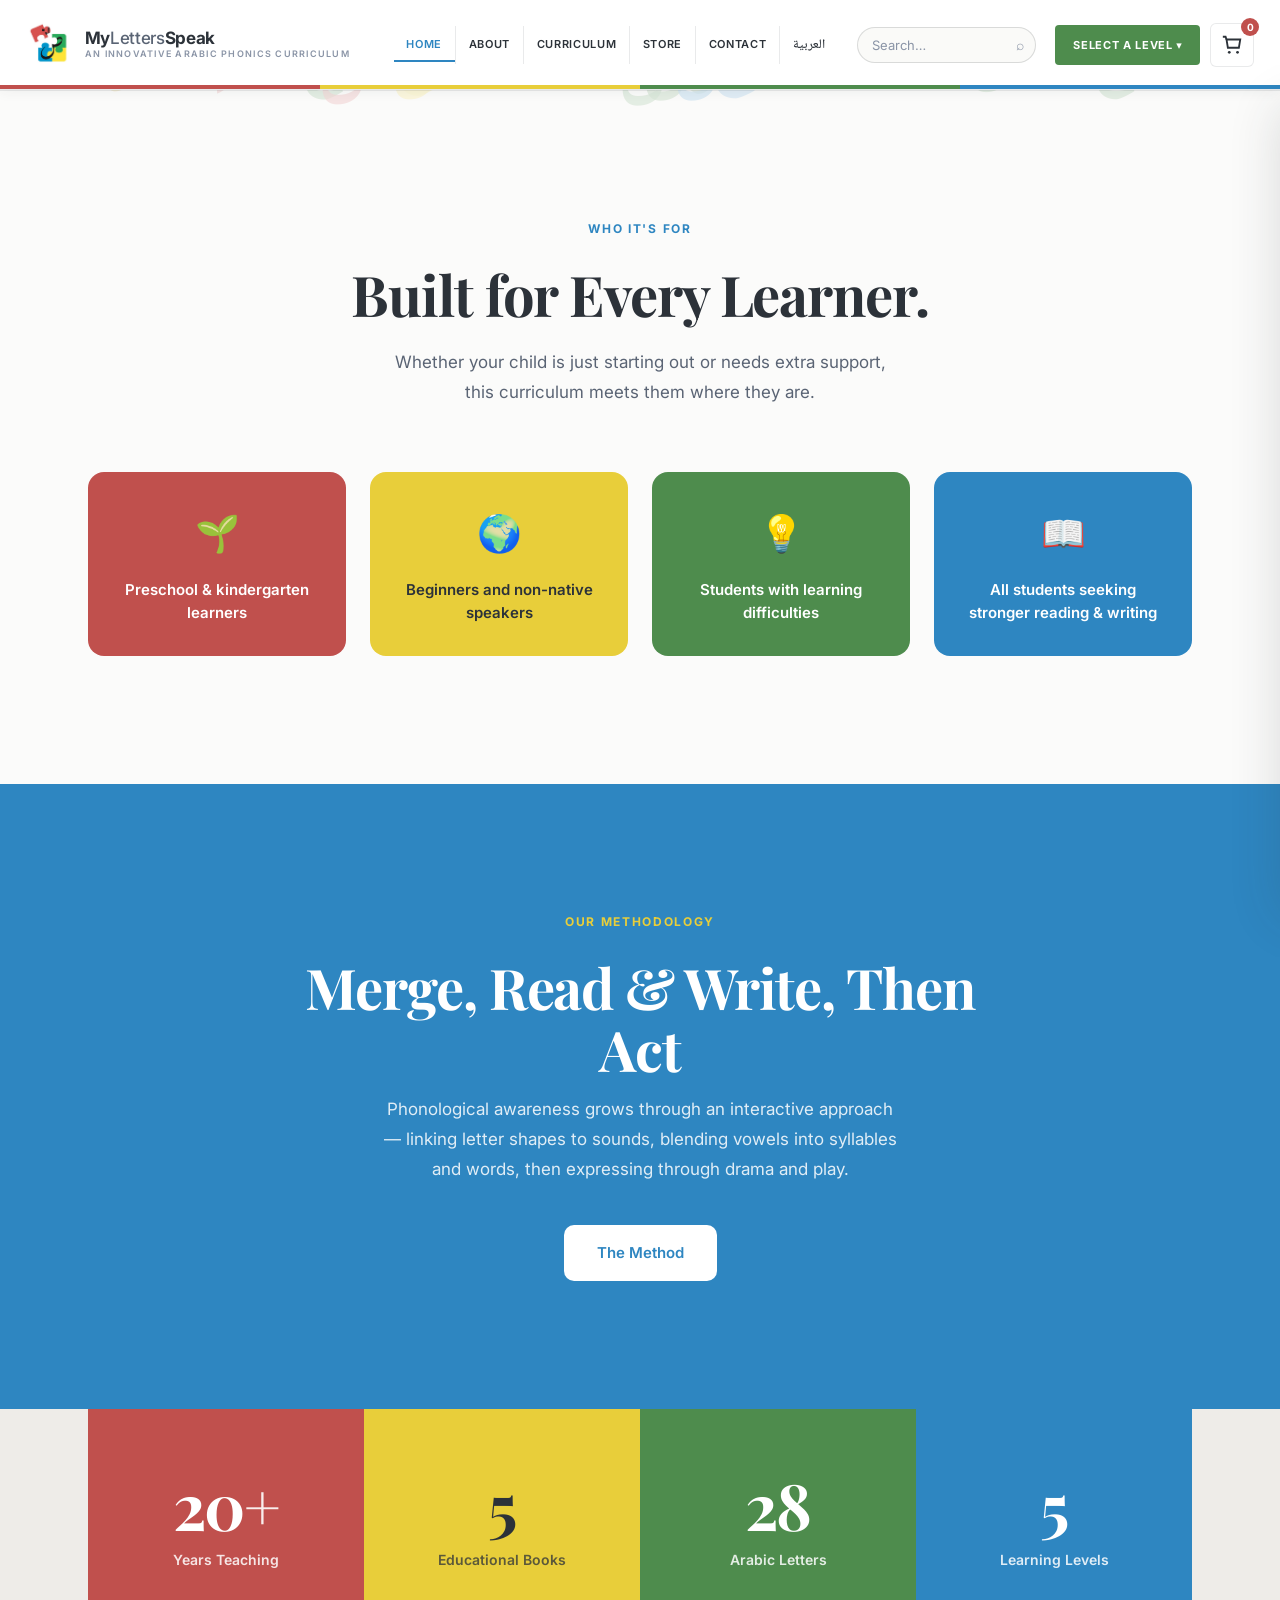
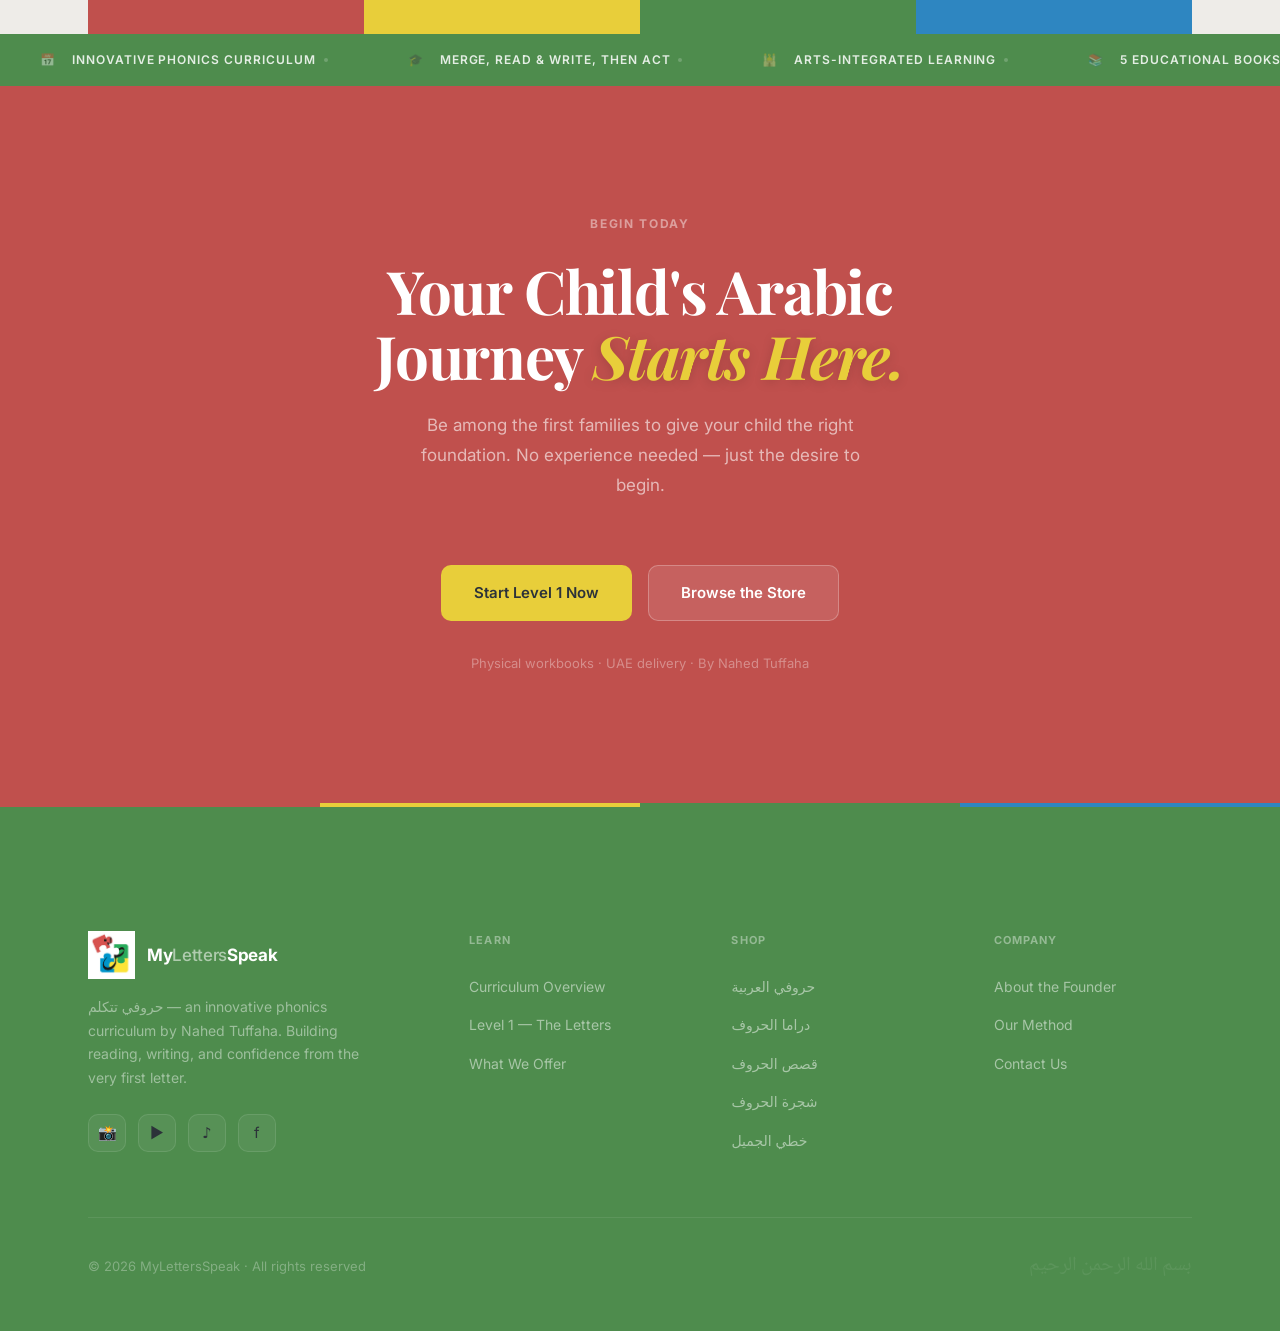
==== commit f56d51d3: "Remove homepage slideshow entirely. Drop the hero carousel markup and JavaScript; the home page now " ====
--- a/index.html
+++ b/index.html
@@ -73,58 +73,11 @@
   <div class="cart-backdrop" id="cartBackdrop"></div>
 </nav>
 
-<section class="hero-carousel" id="hero" aria-label="Featured highlights">
-  <div class="carousel-track" id="carouselTrack">
-    <div class="carousel-slide slide-bg-1 active" data-deco="ا">
-      <div class="carousel-content">
-        <h1 class="carousel-title" data-i18n="home.s1title">Merge, Read &amp; Write, Then Act</h1>
-        <p class="carousel-sub" data-i18n="home.s1sub">An innovative methodology linking each letter's shape to its sound — blending vowels into syllables, words, and confident readers.</p>
-        <a href="curriculum.html#methodology" class="carousel-cta" data-i18n="home.s1cta">Explore the Method</a>
-      </div>
-    </div>
-    <div class="carousel-slide slide-bg-2" data-deco="ب">
-      <div class="carousel-content">
-        <h2 class="carousel-title" data-i18n="home.s2title">Phonics in Action</h2>
-        <p class="carousel-sub" data-i18n="home.s2sub">Students read, write, and blend letters through interactive workbooks — building phonological awareness step by step.</p>
-        <a href="curriculum.html" class="carousel-cta" data-i18n="home.s2cta">See Curriculum</a>
-      </div>
-    </div>
-    <div class="carousel-slide slide-bg-3" data-deco="ت">
-      <div class="carousel-content">
-        <h2 class="carousel-title" data-i18n="home.s3title">Four Books. One Journey.</h2>
-        <p class="carousel-sub" data-i18n="home.s3sub">My Arabic Letters, Drama of Letters, Stories of Letters &amp; My Journey with Arabic Calligraphy — designed for ages 3–5.</p>
-        <a href="store.html" class="carousel-cta" data-i18n="home.s3cta">Browse Books</a>
-      </div>
-    </div>
-    <div class="carousel-slide slide-bg-4" data-deco="ج">
-      <div class="carousel-content">
-        <h2 class="carousel-title" data-i18n="home.s4title">Arts-Integrated Learning</h2>
-        <p class="carousel-sub" data-i18n="home.s4sub">Drama, movement, music, visual arts &amp; imaginative play — engaging every kind of learner in the classroom.</p>
-        <a href="learn.html" class="carousel-cta" data-i18n="home.s4cta">Who It's For</a>
-      </div>
-    </div>
-    <div class="carousel-slide slide-bg-5" data-deco="ك">
-      <div class="carousel-content">
-        <h2 class="carousel-title" data-i18n="home.s5title">Pre-K to First Grade</h2>
-        <p class="carousel-sub" data-i18n="home.s5sub">For beginners, non-native speakers, and students with learning differences — building a lifelong love of reading.</p>
-        <a href="contact.html" class="carousel-cta" data-i18n="home.s5cta">Get Started</a>
-      </div>
-    </div>
-  </div>
-
-  <div class="carousel-controls" aria-label="Carousel controls">
-    <button type="button" class="carousel-arrow" id="carouselPrev" aria-label="Previous slide">‹</button>
-    <div class="carousel-dots" id="carouselDots" role="tablist"></div>
-    <button type="button" class="carousel-pause" id="carouselPause" aria-label="Pause autoplay" aria-pressed="false">⏸</button>
-    <button type="button" class="carousel-arrow" id="carouselNext" aria-label="Next slide">›</button>
-  </div>
-</section>
-
 <section class="audience-section" id="audience">
   <div class="container">
     <div class="audience-header" data-reveal>
       <span class="section-label" data-i18n="home.audienceLabel">Who It's For</span>
-      <h2 class="section-title" data-i18n="home.audienceTitle">Built for Every Learner.</h2>
+      <h1 class="section-title" data-i18n="home.audienceTitle">Built for Every Learner.</h1>
       <p class="section-body center" data-i18n="home.audienceSub">Whether your child is just starting out or needs extra support, this curriculum meets them where they are.</p>
     </div>
     <div class="audience-grid">
--- a/styles.css
+++ b/styles.css
@@ -1006,7 +1006,6 @@
   .curr-books-grid { grid-template-columns: 1fr; }
   .curr-goals-grid { grid-template-columns: 1fr; }
   .curr-approach-section .method-grid { grid-template-columns: 1fr; }
-  .slide-photo .carousel-content { padding-bottom: 88px; }
   .audience-grid { grid-template-columns: 1fr; }
   .cred-grid { grid-template-columns: 1fr; }
   .footer-top { grid-template-columns: 1fr; }
